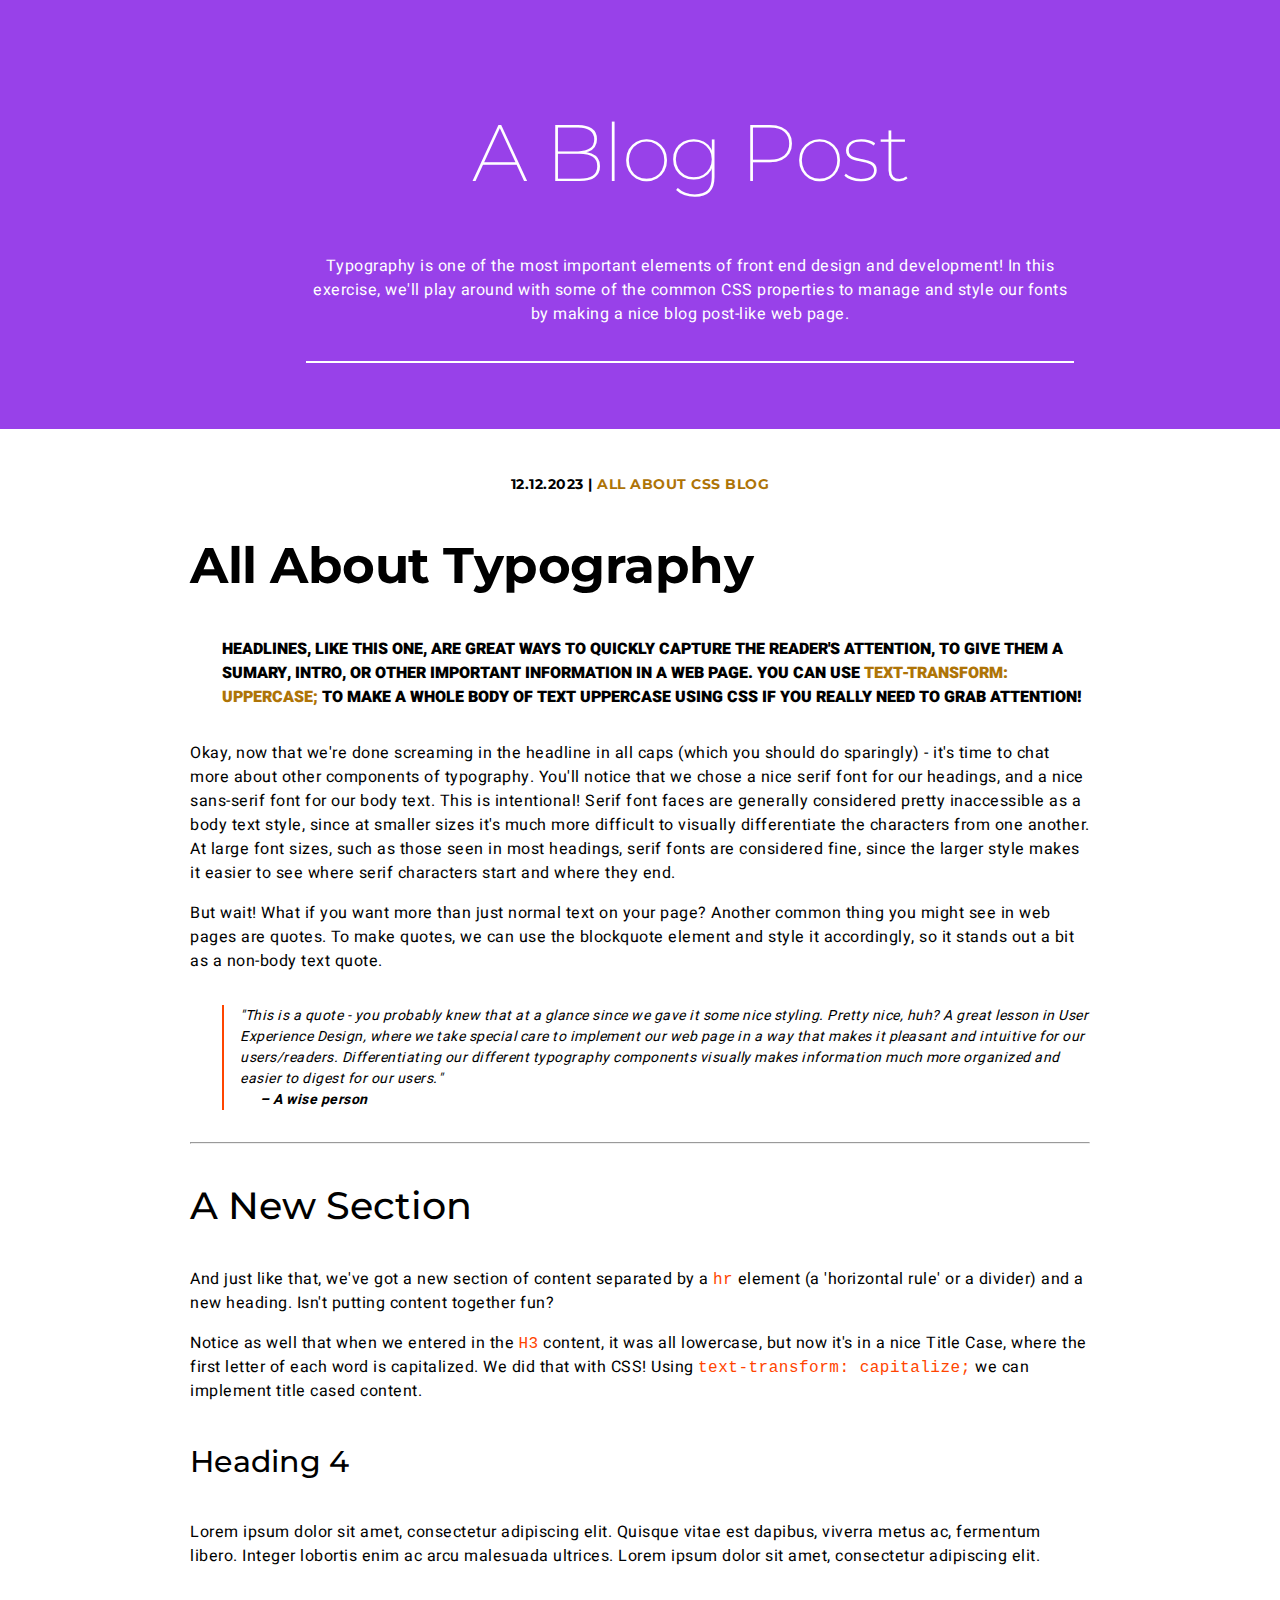
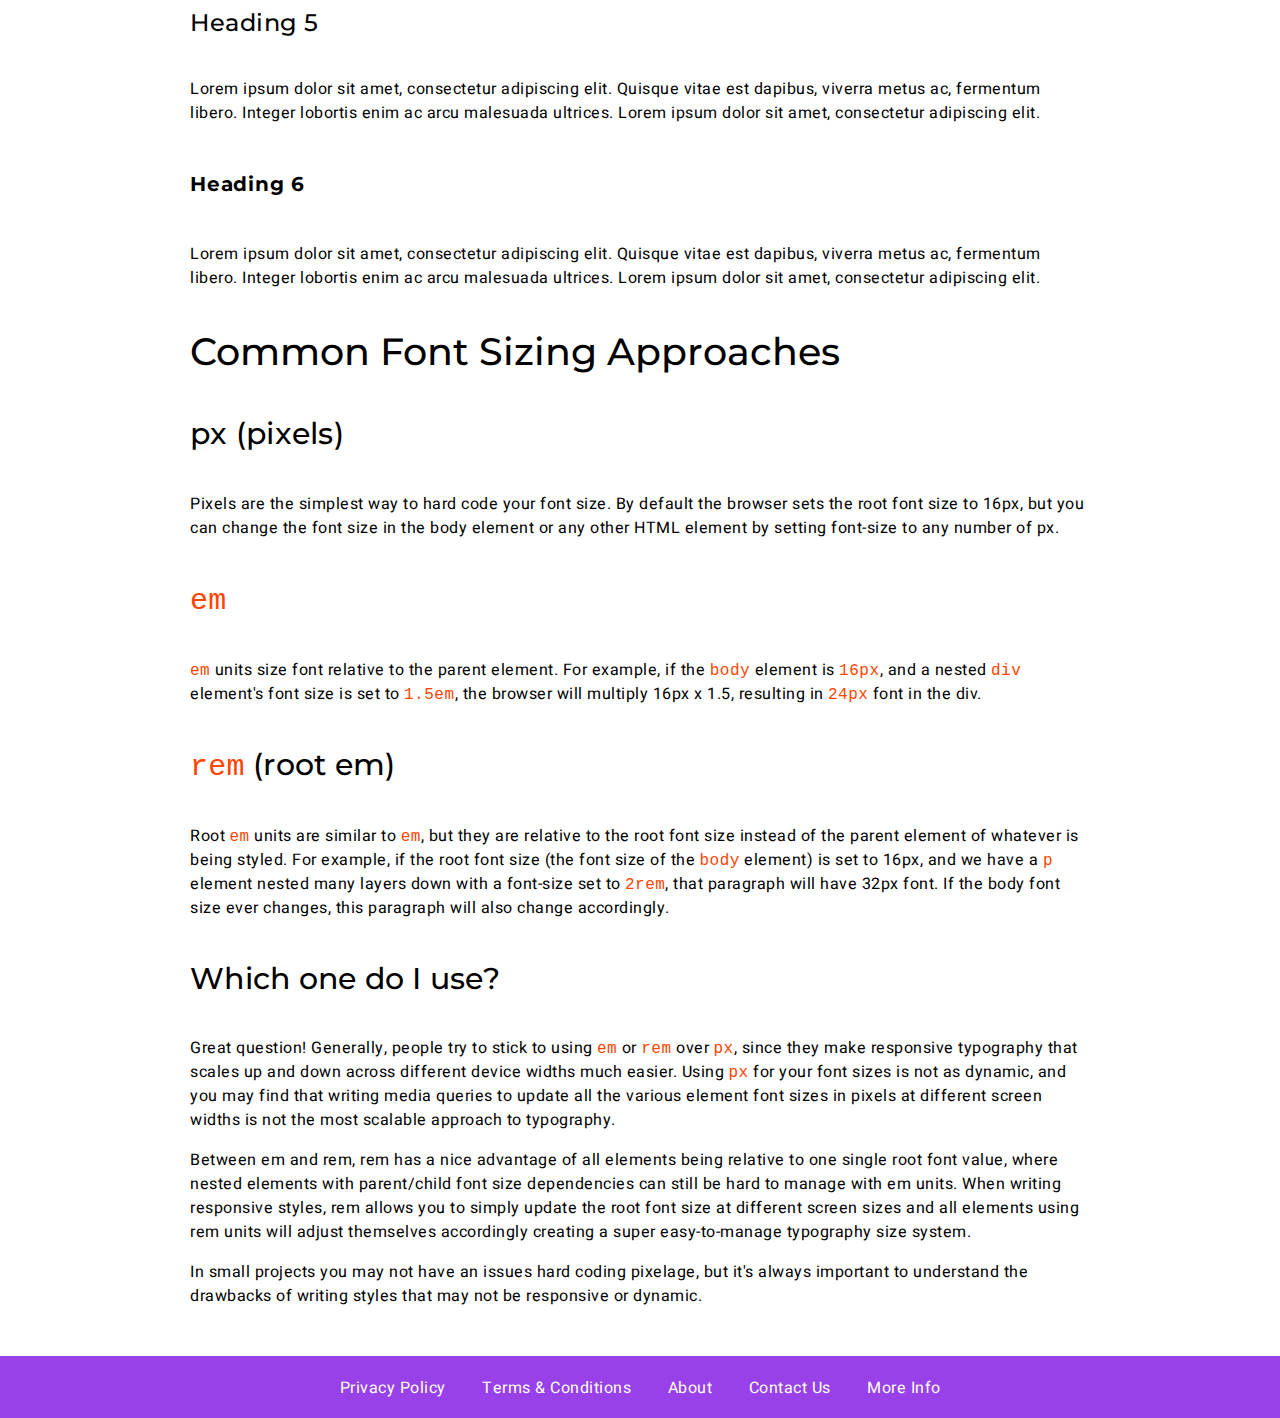
==== index.html @ 16f0f9c2 "Project-4" ====
<!DOCTYPE html>
<html lang="en">
<head>
    <meta charset="UTF-8">
    <meta name="viewport" content="width=device-width, initial-scale=1.0"> 
    <link rel="preconnect" href="https://fonts.googleapis.com">
    <link rel="preconnect" href="https://fonts.gstatic.com" crossorigin>
    <link rel="preconnect" href="https://fonts.googleapis.com">
    <link rel="preconnect" href="https://fonts.gstatic.com" crossorigin>
    <link href="https://fonts.googleapis.com/css2?family=Castoro&family=Cormorant:ital,wght@0,300;1,700&family=Heebo&family=Montserrat:wght@600&family=Roboto+Slab:wght@700&display=swap" rel="stylesheet">
    <link href="https://fonts.googleapis.com/css2?family=Castoro&family=Cormorant:ital,wght@0,300;1,700&family=Heebo&family=Roboto+Slab:wght@700&display=swap" rel="stylesheet">
    <link rel="stylesheet" href="style.css">
    <title>Blog</title>
</head>
<body>
    <!-- -->
    <div class="header1">
        <div class="header">
            <h1>A Blog Post</h1>
            <p>Typography is one of the most important elements of front end design and development! In this exercise, we'll play around with some of the common CSS properties to manage and style our fonts by making a nice blog post-like web page.</p>
        </div>
    </div>
    <div class="content">
        <p class="info">12.12.2023 | <span>ALL ABOUT CSS BLOG</span></p>
        <h2>All About Typography</h2>
        <p class="headline">Headlines, like this one, are great ways to quickly capture the
            reader's attention, to give them a sumary, intro, or other important
            information in a web page. You can use
           <span> text-transform: uppercase;</span> to make a whole body of text
            uppercase using CSS if you really need to grab attention!</p>
     <!-- -->
            
            <p>Okay, now that we're done screaming in the headline in all caps (which you should do sparingly) - it's time to chat more about other components of typography. You'll notice that we chose a nice serif font for our headings, and a nice sans-serif font for our body text. This is intentional! Serif font faces are generally considered pretty inaccessible as a body text style, since at smaller sizes it's much more difficult to visually differentiate the characters from one another. At large font sizes, such as those seen in most headings, serif fonts are considered fine, since the larger style makes it easier to see where serif characters start and where they end.</p>

<p>But wait! What if you want more than just normal text on your page? Another common thing you might see in web pages are quotes. To make quotes, we can use the blockquote element and style it accordingly, so it stands out a bit as a non-body text quote.</p>


<blockquote class="quote">"This is a quote - you probably knew that at a glance since we gave it some nice styling. Pretty nice, huh? A great lesson in User Experience Design, where we take special care to implement our web page in a way that makes it pleasant and intuitive for our users/readers. Differentiating our different typography components visually makes information much more organized and easier to digest for our users."
<cite>– A wise person</cite></blockquote>

 <hr>
 <h3>a new section</h3>
        <p>And just like that, we've got a new section of content separated by a <code>hr</code> element (a 'horizontal rule' or a divider) and a new heading. Isn't putting content together fun?</p>
        <p>Notice as well that when we entered in the <code>H3</code> content, it was all lowercase, but now it's in a nice Title Case, where the first letter of each word is capitalized. We did that with CSS! Using <code> text-transform: capitalize;</code> we can implement title cased content.</p>
 <h4>Heading 4</h4>
 <p>Lorem ipsum dolor sit amet, consectetur adipiscing elit. Quisque vitae est dapibus, viverra metus ac, fermentum libero. Integer lobortis enim ac arcu malesuada ultrices. Lorem ipsum dolor sit amet, consectetur adipiscing elit.</p>
 <h5>Heading 5</h5>
 <p>Lorem ipsum dolor sit amet, consectetur adipiscing elit. Quisque vitae est dapibus, viverra metus ac, fermentum libero. Integer lobortis enim ac arcu malesuada ultrices. Lorem ipsum dolor sit amet, consectetur adipiscing elit.</p>
 <h6>Heading 6</h6>
 <p>Lorem ipsum dolor sit amet, consectetur adipiscing elit. Quisque vitae est dapibus, viverra metus ac, fermentum libero. Integer lobortis enim ac arcu malesuada ultrices. Lorem ipsum dolor sit amet, consectetur adipiscing elit.</p>
 
 <h3>Common Font Sizing Approaches</h3>
 <h4>px (pixels)</h4>
 <p>Pixels are the simplest way to hard code your font size. By default the browser sets the root font size to 16px, but you can change the font size in the body element or any other HTML element by setting font-size to any number of px.</p>
 <h4><code>em</code></h4>
 <p><code>em</code> units size font relative to the parent element. For example, if the <code>body</code> element is <code>16px</code>, and a nested <code>div</code> element's font size is set to <code>1.5em</code>, the browser will multiply 16px x 1.5, resulting in <code>24px</code> font in the div.</p>
 <h4><code>rem</code> (root em)</h4>
 <p>Root <code>em</code> units are similar to <code>em</code>, but they are relative to the root font size instead of the parent element of whatever is being styled. For example, if the root font size (the font size of the <code>body</code> element) is set to 16px, and we have a <code>p</code> element nested many layers down with a font-size set to <code>2rem</code>, that paragraph will have 32px font. If the body font size ever changes, this paragraph will also change accordingly.</p>
 <h4>Which one do I use?</h4>
 <p>Great question! Generally, people try to stick to using <code>em</code> or <code>rem</code> over <code>px</code>, since they make responsive typography that scales up and down across different device widths much easier. Using <code>px</code> for your font sizes is not as dynamic, and you may find that writing media queries to update all the various element font sizes in pixels at different screen widths is not the most scalable approach to typography.</p>
 <p>Between em and rem, rem has a nice advantage of all elements being relative to one single root font value, where nested elements with parent/child font size dependencies can still be hard to manage with em units. When writing responsive styles, rem allows you to simply update the root font size at different screen sizes and all elements using rem units will adjust themselves accordingly creating a super easy-to-manage typography size system.</p>
 <p>In small projects you may not have an issues hard coding pixelage, but it's always important to understand the drawbacks of writing styles that may not be responsive or dynamic.</p>
    </div>

    <footer>
       <ul>
        <li>
            <a href="#">Privacy Policy</a>
        </li>
        <li><a href="#">Terms & Conditions</a></li>
        <li><a href="#">About </a></li>
        <li><a href="#">Contact Us </a></li>
        <li><a href="#">More Info </a></li>
       </ul>
    </footer>
    
</body>
</html>
---- style.css ----
body {
    font-family: 'Heebo', sans-serif;
    font-size: 16px;
    margin: 0;
    padding: 0;
    letter-spacing: 0.5px;
}

h1, 
h2,
h3, 
h4, 
h5, 
h6 {
    font-family: 'Montserrat', sans-serif;
}

h1 {
    font-size: 80px;
    font-weight: 200;
    letter-spacing: -1.5px;

}

h2 {
    font-size: 50px;
    letter-spacing: -0.5px;
    
}
h3 {
    font-size: 38px;
    letter-spacing: 0;
    font-weight:500;
    text-transform: uppercase;
}
h4 {
    font-size: 30px;
    letter-spacing: 0.25px;
    font-weight:500;
}
h5 {
    font-size: 24px;
    letter-spacing: 0.5px;
    font-weight:500;
}
h6 {
    font-size: 20px;
    letter-spacing: 0.75px;
}

.content h3{
    text-transform: capitalize;

}




.info{
    text-align: center;
    text-transform: uppercase;
    font-family: 'Montserrat', sans-serif; 
    font-weight: bold;
    font-size: 14px;
}

.info span{
    color: rgb(174, 116, 7);
}

.content {
    max-width: 900px;
    margin: 0 auto;
    padding: 32px;
    

}
.headline {
    text-transform: uppercase;
    font-weight: 900;
    letter-spacing: 0;
    margin: 32px 0 32px 32px;
}
.headline span {
    color: rgb(174, 116, 7);  
}

.quote {
    font-style: italic;
    font-size: 14px;
    border-left: 2px solid orangered;
    padding-left: 16px;
    margin: 32px 0 32px 32px;
}
.quote cite {
    display: block;
    font-weight: bold;
    margin-left: 20px;
}

.header1{
    width: 100%;
    color: white;
    background-color: rgb(152, 65, 233);
    padding: 50px;
   
}

.header {
    width: 60%;
    text-align: center;
    margin: auto;
    
}
.header p {
    border-bottom: 2px solid white;
    padding-bottom: 35px;
}

code {
    color: orangered;

}

footer {
    background-color: rgb(152, 65, 233); 
}

footer ul {
    list-style: none;
    margin:  0 auto;
    width: 100%;
    max-width: 900px;
    text-align: center;
    padding: 20px;
}

footer ul li {
    display: inline;
    padding: 16px;
}

footer li a {
    text-decoration: none;
    color: white;
    
}
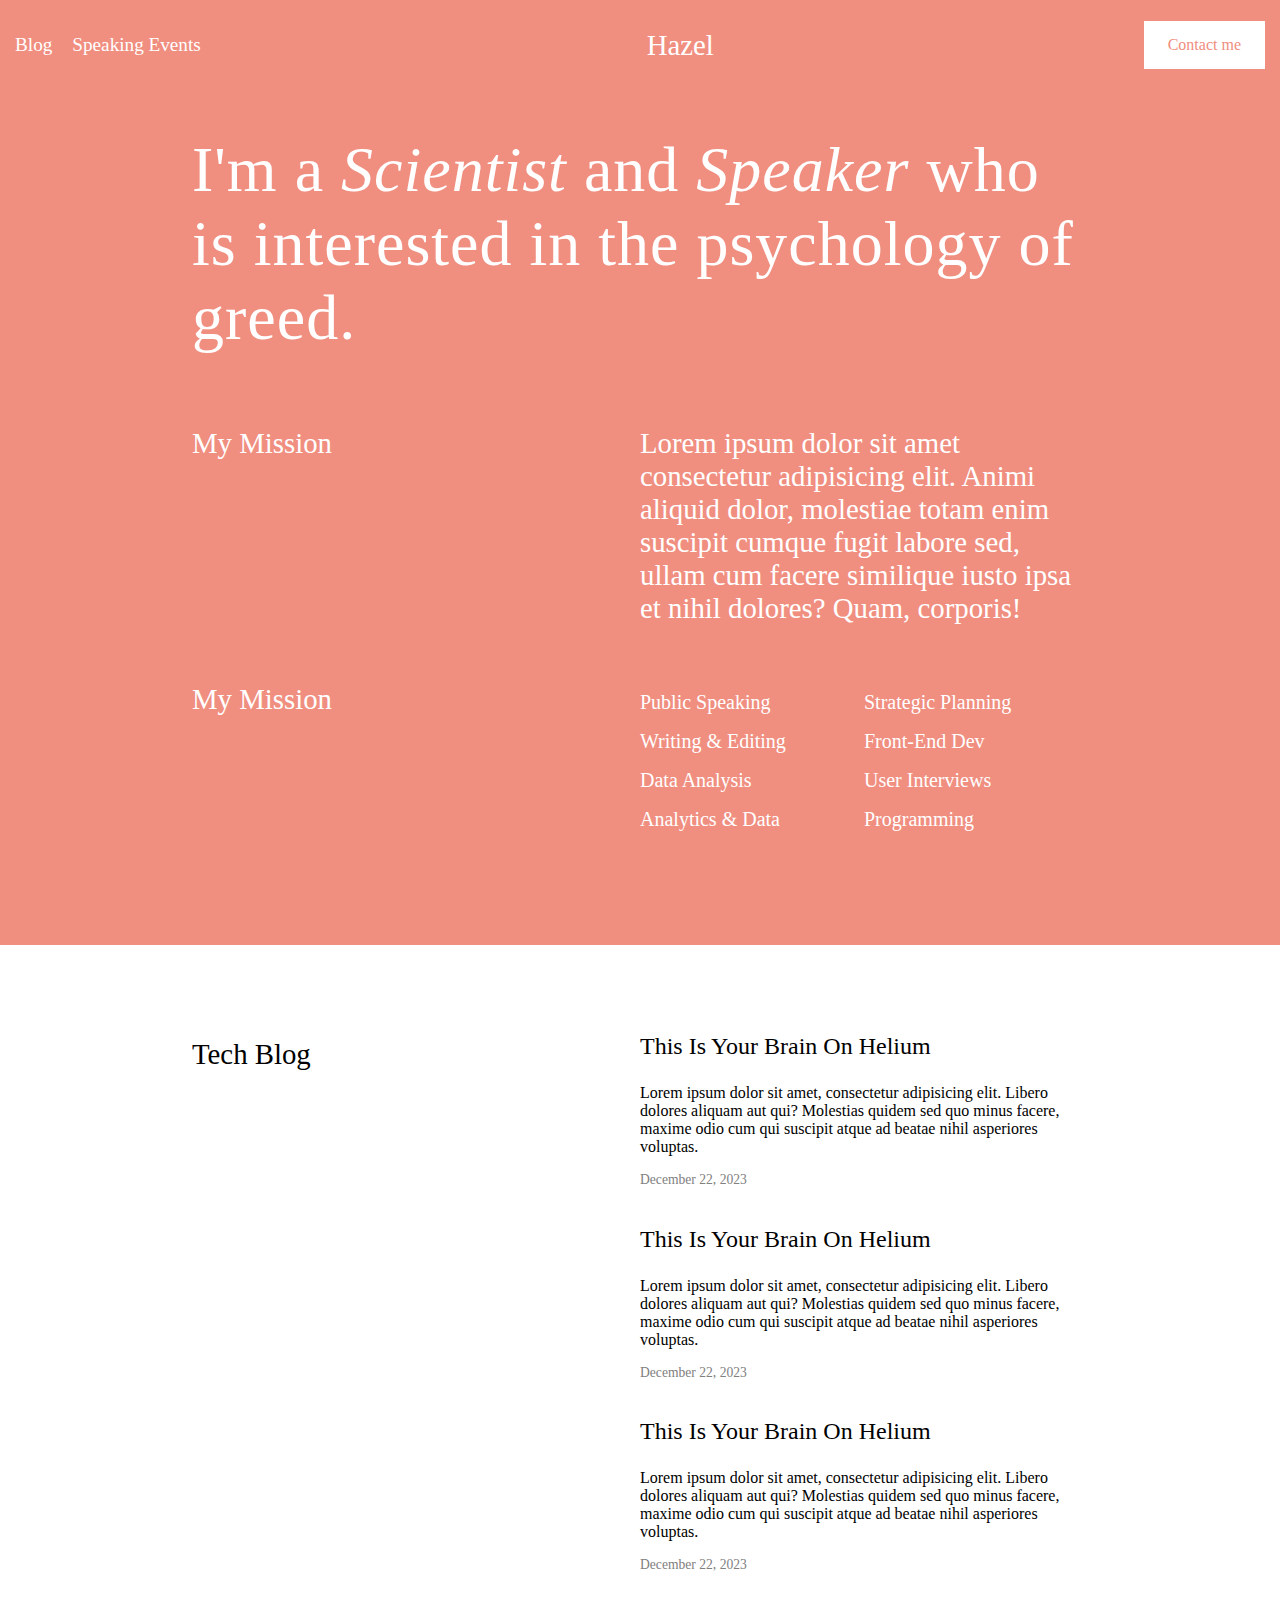
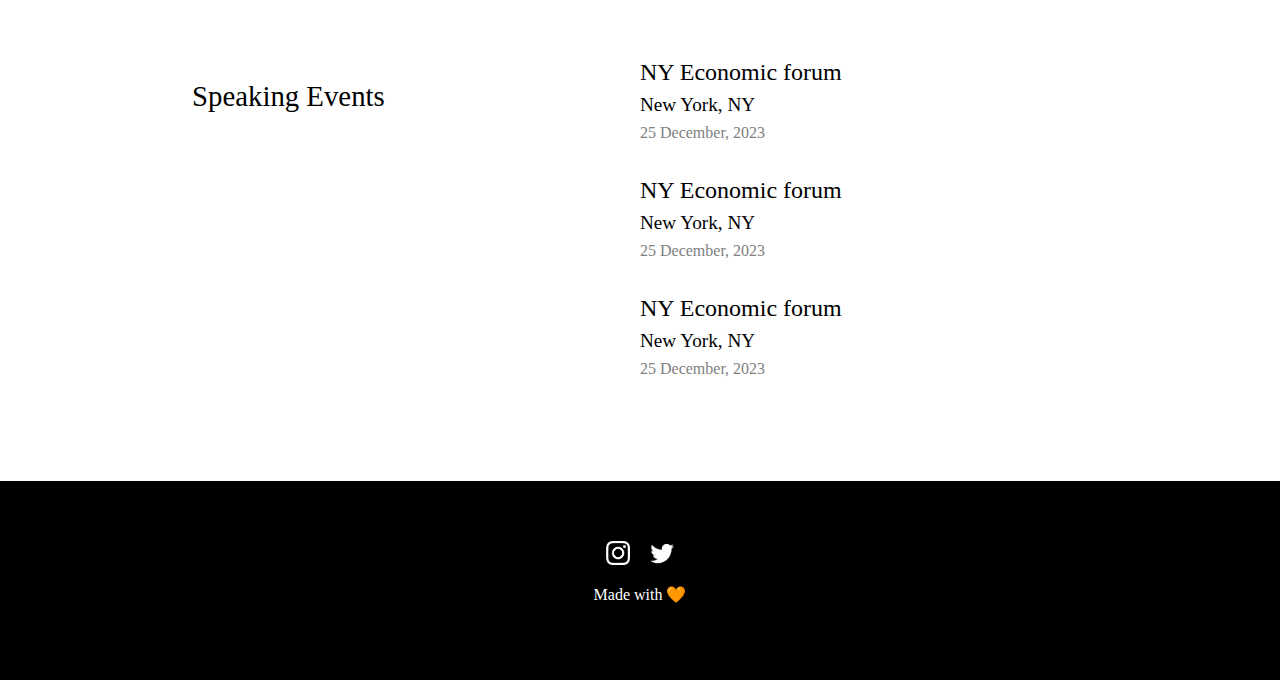
==== commit 319b0bfb: "Project-5" ====
--- a/index.html
+++ b/index.html
@@ -2,76 +2,103 @@
 <html lang="en">
 <head>
     <meta charset="UTF-8">
-    <meta name="viewport" content="width=device-width, initial-scale=1.0"> 
+    <meta name="viewport" content="width=device-width, initial-scale=1.0">
     <link rel="preconnect" href="https://fonts.googleapis.com">
     <link rel="preconnect" href="https://fonts.gstatic.com" crossorigin>
-    <link rel="preconnect" href="https://fonts.googleapis.com">
-    <link rel="preconnect" href="https://fonts.gstatic.com" crossorigin>
-    <link href="https://fonts.googleapis.com/css2?family=Castoro&family=Cormorant:ital,wght@0,300;1,700&family=Heebo&family=Montserrat:wght@600&family=Roboto+Slab:wght@700&display=swap" rel="stylesheet">
-    <link href="https://fonts.googleapis.com/css2?family=Castoro&family=Cormorant:ital,wght@0,300;1,700&family=Heebo&family=Roboto+Slab:wght@700&display=swap" rel="stylesheet">
+    <link href="https://fonts.googleapis.com/css2?family=Forum&display=swap" rel="stylesheet">
     <link rel="stylesheet" href="style.css">
-    <title>Blog</title>
+    <title>Hazel | CV</title>
 </head>
 <body>
-    <!-- -->
-    <div class="header1">
-        <div class="header">
-            <h1>A Blog Post</h1>
-            <p>Typography is one of the most important elements of front end design and development! In this exercise, we'll play around with some of the common CSS properties to manage and style our fonts by making a nice blog post-like web page.</p>
+    <!--Header section-->
+    <section class="hello">
+        <header class="navbar">
+            <nav class="links">
+                <a href="#">Blog</a>
+                <a href="#">Speaking Events</a>
+            </nav>
+                <p>Hazel</p>
+                <a class="contact" href="#contact">Contact me</a>
+        </header>
+        <div class="hello-content">
+            <h1 class="tag-content">
+                I'm a <em>Scientist</em> and <em>Speaker</em> who is interested in the psychology of greed.
+            </h1>
+            <div class="two-colomuns">
+                <p>My Mission</p> 
+                <p>Lorem ipsum dolor sit amet consectetur adipisicing elit. Animi aliquid dolor, molestiae totam enim suscipit cumque fugit labore sed, ullam cum facere similique iusto ipsa et nihil dolores? Quam, corporis!</p>
+            </div>
+            <div class="two-colomuns">
+                <p>My Mission</p> 
+                <ul class="Proffessions">
+                    <li>Public Speaking</li>
+                    <li>Strategic Planning</li>
+                    <li>Writing & Editing</li>
+                    <li>Front-End Dev</li>
+                    <li>Data Analysis</li>
+                    <li>User Interviews</li>
+                    <li>Analytics & Data</li>
+                    <li>Programming</li>
+                </ul>
+            </div>
         </div>
-    </div>
-    <div class="content">
-        <p class="info">12.12.2023 | <span>ALL ABOUT CSS BLOG</span></p>
-        <h2>All About Typography</h2>
-        <p class="headline">Headlines, like this one, are great ways to quickly capture the
-            reader's attention, to give them a sumary, intro, or other important
-            information in a web page. You can use
-           <span> text-transform: uppercase;</span> to make a whole body of text
-            uppercase using CSS if you really need to grab attention!</p>
-     <!-- -->
-            
-            <p>Okay, now that we're done screaming in the headline in all caps (which you should do sparingly) - it's time to chat more about other components of typography. You'll notice that we chose a nice serif font for our headings, and a nice sans-serif font for our body text. This is intentional! Serif font faces are generally considered pretty inaccessible as a body text style, since at smaller sizes it's much more difficult to visually differentiate the characters from one another. At large font sizes, such as those seen in most headings, serif fonts are considered fine, since the larger style makes it easier to see where serif characters start and where they end.</p>
+    </section>
 
-<p>But wait! What if you want more than just normal text on your page? Another common thing you might see in web pages are quotes. To make quotes, we can use the blockquote element and style it accordingly, so it stands out a bit as a non-body text quote.</p>
+    <!--Blog section-->
+    <section class="blog-section">
+        <div class="blog-content">
+            <div class="two-colomuns">
+                <p>Tech Blog</p>
+                <div class="blog-post">
+                     <p class="blog-heading">This Is Your Brain On Helium</p>
+                     <p class="blog-text">Lorem ipsum dolor sit amet, consectetur adipisicing elit. Libero dolores aliquam aut qui? Molestias quidem sed quo minus facere, maxime odio cum qui suscipit atque ad beatae nihil asperiores voluptas.</p>
+                     <p class="blog-date">December 22, 2023</p>
+                </div>
+                <p></p>
+                <div class="blog-post">
+                    <p class="blog-heading">This Is Your Brain On Helium</p>
+                    <p class="blog-text">Lorem ipsum dolor sit amet, consectetur adipisicing elit. Libero dolores aliquam aut qui? Molestias quidem sed quo minus facere, maxime odio cum qui suscipit atque ad beatae nihil asperiores voluptas.</p>
+                    <p class="blog-date">December 22, 2023</p>
+               </div>
+               <p></p>
+               <div class="blog-post">
+                <p class="blog-heading">This Is Your Brain On Helium</p>
+                <p class="blog-text">Lorem ipsum dolor sit amet, consectetur adipisicing elit. Libero dolores aliquam aut qui? Molestias quidem sed quo minus facere, maxime odio cum qui suscipit atque ad beatae nihil asperiores voluptas.</p>
+                <p class="blog-date">December 22, 2023</p>
+           </div>
+            </div>
+        </div>
+    </section>
 
+    <!--Events section-->
+   <section class="events-section">
+        <div class="events-content">
+            <div class="two-colomuns">
+                <p>Speaking Events</p>
+               <div class="events-card">
+                    <p class="title">NY Economic forum</p>
+                    <p class="location">New York, NY</p>
+                    <p class="date">25 December, 2023</p>
 
-<blockquote class="quote">"This is a quote - you probably knew that at a glance since we gave it some nice styling. Pretty nice, huh? A great lesson in User Experience Design, where we take special care to implement our web page in a way that makes it pleasant and intuitive for our users/readers. Differentiating our different typography components visually makes information much more organized and easier to digest for our users."
-<cite>– A wise person</cite></blockquote>
+                    <p class="title">NY Economic forum</p>
+                    <p class="location">New York, NY</p>
+                    <p class="date">25 December, 2023</p>
 
- <hr>
- <h3>a new section</h3>
-        <p>And just like that, we've got a new section of content separated by a <code>hr</code> element (a 'horizontal rule' or a divider) and a new heading. Isn't putting content together fun?</p>
-        <p>Notice as well that when we entered in the <code>H3</code> content, it was all lowercase, but now it's in a nice Title Case, where the first letter of each word is capitalized. We did that with CSS! Using <code> text-transform: capitalize;</code> we can implement title cased content.</p>
- <h4>Heading 4</h4>
- <p>Lorem ipsum dolor sit amet, consectetur adipiscing elit. Quisque vitae est dapibus, viverra metus ac, fermentum libero. Integer lobortis enim ac arcu malesuada ultrices. Lorem ipsum dolor sit amet, consectetur adipiscing elit.</p>
- <h5>Heading 5</h5>
- <p>Lorem ipsum dolor sit amet, consectetur adipiscing elit. Quisque vitae est dapibus, viverra metus ac, fermentum libero. Integer lobortis enim ac arcu malesuada ultrices. Lorem ipsum dolor sit amet, consectetur adipiscing elit.</p>
- <h6>Heading 6</h6>
- <p>Lorem ipsum dolor sit amet, consectetur adipiscing elit. Quisque vitae est dapibus, viverra metus ac, fermentum libero. Integer lobortis enim ac arcu malesuada ultrices. Lorem ipsum dolor sit amet, consectetur adipiscing elit.</p>
- 
- <h3>Common Font Sizing Approaches</h3>
- <h4>px (pixels)</h4>
- <p>Pixels are the simplest way to hard code your font size. By default the browser sets the root font size to 16px, but you can change the font size in the body element or any other HTML element by setting font-size to any number of px.</p>
- <h4><code>em</code></h4>
- <p><code>em</code> units size font relative to the parent element. For example, if the <code>body</code> element is <code>16px</code>, and a nested <code>div</code> element's font size is set to <code>1.5em</code>, the browser will multiply 16px x 1.5, resulting in <code>24px</code> font in the div.</p>
- <h4><code>rem</code> (root em)</h4>
- <p>Root <code>em</code> units are similar to <code>em</code>, but they are relative to the root font size instead of the parent element of whatever is being styled. For example, if the root font size (the font size of the <code>body</code> element) is set to 16px, and we have a <code>p</code> element nested many layers down with a font-size set to <code>2rem</code>, that paragraph will have 32px font. If the body font size ever changes, this paragraph will also change accordingly.</p>
- <h4>Which one do I use?</h4>
- <p>Great question! Generally, people try to stick to using <code>em</code> or <code>rem</code> over <code>px</code>, since they make responsive typography that scales up and down across different device widths much easier. Using <code>px</code> for your font sizes is not as dynamic, and you may find that writing media queries to update all the various element font sizes in pixels at different screen widths is not the most scalable approach to typography.</p>
- <p>Between em and rem, rem has a nice advantage of all elements being relative to one single root font value, where nested elements with parent/child font size dependencies can still be hard to manage with em units. When writing responsive styles, rem allows you to simply update the root font size at different screen sizes and all elements using rem units will adjust themselves accordingly creating a super easy-to-manage typography size system.</p>
- <p>In small projects you may not have an issues hard coding pixelage, but it's always important to understand the drawbacks of writing styles that may not be responsive or dynamic.</p>
-    </div>
+                    <p class="title">NY Economic forum</p>
+                    <p class="location">New York, NY</p>
+                    <p class="date">25 December, 2023</p>
 
+                    
+               </div>
+            </div>
+        </div>
+   </section>
     <footer>
-       <ul>
-        <li>
-            <a href="#">Privacy Policy</a>
-        </li>
-        <li><a href="#">Terms & Conditions</a></li>
-        <li><a href="#">About </a></li>
-        <li><a href="#">Contact Us </a></li>
-        <li><a href="#">More Info </a></li>
-       </ul>
+        <div class="footer-content">
+            <img src="instgram_icon.png" alt="Instagram">
+            <img src="twwiter_icon.png"  alt="Twwiter">
+            <p>Made with <span>	&#129505 </span> </p>
+        </div>
     </footer>
     
 </body>
--- a/style.css
+++ b/style.css
@@ -1,147 +1,154 @@
 body {
-    font-family: 'Heebo', sans-serif;
-    font-size: 16px;
+
+    padding: 0;
     margin: 0;
-    padding: 0;
-    letter-spacing: 0.5px;
-}
-
-h1, 
-h2,
-h3, 
-h4, 
-h5, 
-h6 {
-    font-family: 'Montserrat', sans-serif;
-}
-
-h1 {
-    font-size: 80px;
-    font-weight: 200;
-    letter-spacing: -1.5px;
-
-}
-
-h2 {
-    font-size: 50px;
-    letter-spacing: -0.5px;
-    
-}
-h3 {
-    font-size: 38px;
-    letter-spacing: 0;
-    font-weight:500;
-    text-transform: uppercase;
-}
-h4 {
-    font-size: 30px;
-    letter-spacing: 0.25px;
-    font-weight:500;
-}
-h5 {
-    font-size: 24px;
-    letter-spacing: 0.5px;
-    font-weight:500;
-}
-h6 {
-    font-size: 20px;
-    letter-spacing: 0.75px;
-}
-
-.content h3{
-    text-transform: capitalize;
-
+    font-family: 'Forum' serif;
 }
 
 
 
-
-.info{
-    text-align: center;
-    text-transform: uppercase;
-    font-family: 'Montserrat', sans-serif; 
-    font-weight: bold;
-    font-size: 14px;
-}
-
-.info span{
-    color: rgb(174, 116, 7);
-}
-
-.content {
-    max-width: 900px;
-    margin: 0 auto;
-    padding: 32px;
-    
-
-}
-.headline {
-    text-transform: uppercase;
-    font-weight: 900;
-    letter-spacing: 0;
-    margin: 32px 0 32px 32px;
-}
-.headline span {
-    color: rgb(174, 116, 7);  
-}
-
-.quote {
-    font-style: italic;
-    font-size: 14px;
-    border-left: 2px solid orangered;
-    padding-left: 16px;
-    margin: 32px 0 32px 32px;
-}
-.quote cite {
-    display: block;
-    font-weight: bold;
-    margin-left: 20px;
-}
-
-.header1{
-    width: 100%;
-    color: white;
-    background-color: rgb(152, 65, 233);
-    padding: 50px;
-   
-}
-
-.header {
-    width: 60%;
-    text-align: center;
-    margin: auto;
-    
-}
-.header p {
-    border-bottom: 2px solid white;
-    padding-bottom: 35px;
-}
-
-code {
-    color: orangered;
+.hello {
+    background-color: #f08e80;
+    height: 105vh;
+    color: rgb(255, 255, 255);
 
 }
 
-footer {
-    background-color: rgb(152, 65, 233); 
+.navbar {
+    display: flex;
+    justify-content: space-between;
+    align-items: center;
+    color: white;
+    padding: 0 15px;
+    box-sizing: border-box;
+}
+.navbar .links a {
+    color: white;
+    text-decoration: none;
+    margin-right: 16px;
+    font-size: 1.2rem;
+
 }
 
-footer ul {
-    list-style: none;
-    margin:  0 auto;
-    width: 100%;
-    max-width: 900px;
-    text-align: center;
-    padding: 20px;
+.navbar p {
+    font-size: 1.8rem;
 }
 
-footer ul li {
-    display: inline;
-    padding: 16px;
+.navbar .contact {
+    background-color: white;
+    color:  #f08e80;
+    text-decoration: none;
+    padding: 15px 24px;
 }
 
-footer li a {
-    text-decoration: none;
+.navbar .contact:hover {
+    opacity: 0.8;
+
+}
+
+.hello-content {
+    padding: 0 15%;
+}
+
+.tag-content{
+    font-size: 4rem;
     color: white;
+    letter-spacing: 1px;
+    font-weight: 400;
+
+}
+
+.two-colomuns {
+    font-size: 1.8rem;
+
     
+}
+.two-colomuns > p {
+    width: 50%;
+    box-sizing: border-box;
+    float: left;
+
+}
+.two-colomuns .Proffessions {
+    width: 50%;
+    float: left;
+    box-sizing: border-box;
+    padding: 0;
+    list-style: none;
+}
+.two-colomuns .Proffessions li {
+    width: 50%;
+    float: left;
+    font-size: 1.25rem;
+    margin: 8px 0;
+
+}
+
+.blog-section {
+    background-color: white;
+    padding: 64px 0;
+}
+.blog-content {
+    padding: 0 15%;
+}
+
+.two-colomuns .blog-post {
+    width: 50%;
+    float: left;
+}
+
+.blog-heading {
+    font-size: 1.5rem;
+}
+.blog-text {
+    font-size: 1rem;
+}
+
+.blog-date {
+    font-size: 0.85rem;
+    color: gray;
+}
+
+.events-section{
+    background-color: white;
+    padding: 64px 0;
+    display: inline-block;
+    width: 100%;
+}
+.events-content{
+    padding: 0 15%;
+}
+.events-card {
+    width: 50%;
+    float: left;
+}
+
+.events-card p{
+    margin: 8px 0;
+}
+
+.title {
+    font-size: 1.5rem;
+}
+.location {
+    font-size: 1.2rem;
+}
+.events-card .date {
+    font-size: 1rem;
+    color: gray;
+    margin-bottom: 35px;
+}
+footer {
+    background-color: black;
+    color: white;
+    padding: 60px;
+}
+footer img {
+    width: 1.5rem;
+    height: 1.5rem;
+    margin: 0 8px;
+    
+}
+.footer-content {
+    text-align: center;
 }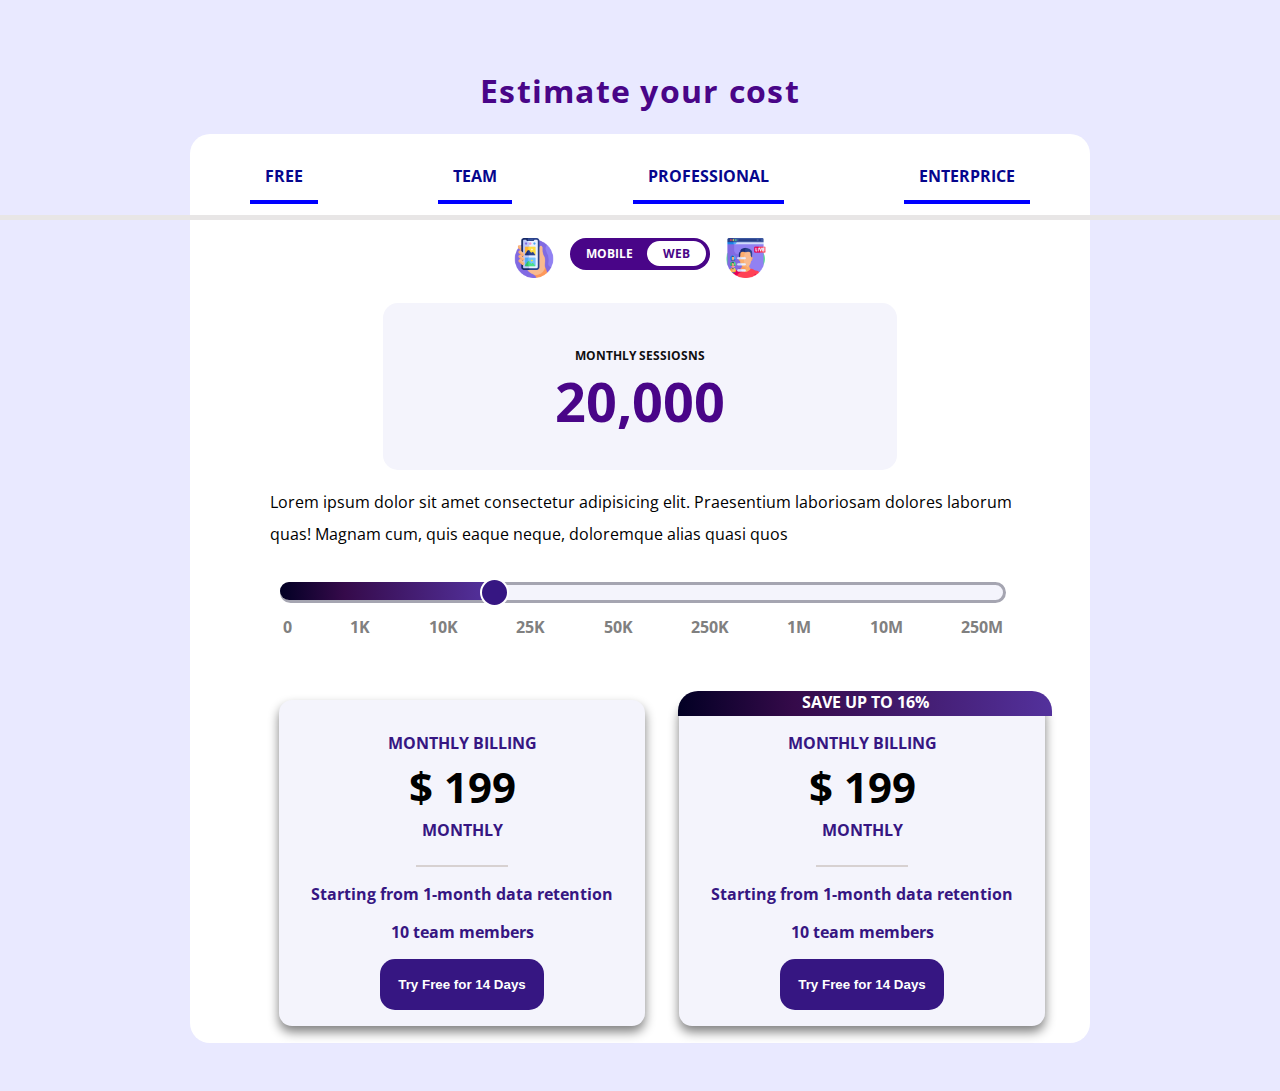
==== commit e8281893: "Project-6" ====
--- a/index.html
+++ b/index.html
@@ -5,101 +5,94 @@
     <meta name="viewport" content="width=device-width, initial-scale=1.0">
     <link rel="preconnect" href="https://fonts.googleapis.com">
     <link rel="preconnect" href="https://fonts.gstatic.com" crossorigin>
-    <link href="https://fonts.googleapis.com/css2?family=Forum&display=swap" rel="stylesheet">
+    <link href="https://fonts.googleapis.com/css2?family=Open+Sans&display=swap" rel="stylesheet">
     <link rel="stylesheet" href="style.css">
-    <title>Hazel | CV</title>
+    <title>Flexbox & Grid</title>
+
+
 </head>
 <body>
-    <!--Header section-->
-    <section class="hello">
-        <header class="navbar">
-            <nav class="links">
-                <a href="#">Blog</a>
-                <a href="#">Speaking Events</a>
-            </nav>
-                <p>Hazel</p>
-                <a class="contact" href="#contact">Contact me</a>
-        </header>
-        <div class="hello-content">
-            <h1 class="tag-content">
-                I'm a <em>Scientist</em> and <em>Speaker</em> who is interested in the psychology of greed.
-            </h1>
-            <div class="two-colomuns">
-                <p>My Mission</p> 
-                <p>Lorem ipsum dolor sit amet consectetur adipisicing elit. Animi aliquid dolor, molestiae totam enim suscipit cumque fugit labore sed, ullam cum facere similique iusto ipsa et nihil dolores? Quam, corporis!</p>
+    <h1>Estimate your cost</h1>
+    <div class="container">
+
+       <div class="tab">
+            <p class="active">FREE</p>
+            <p class="active">TEAM</p>
+            <p class="active">PROFESSIONAL</p>
+            <p class="active">ENTERPRICE</p>
+       </div>
+       <div class="line"></div>
+
+       <div class="icon">
+            <img src="hand.png" alt="ruka">
+            <div class="content">
+                <span>Mobile</span>
+                <span>Web</span>
             </div>
-            <div class="two-colomuns">
-                <p>My Mission</p> 
-                <ul class="Proffessions">
-                    <li>Public Speaking</li>
-                    <li>Strategic Planning</li>
-                    <li>Writing & Editing</li>
-                    <li>Front-End Dev</li>
-                    <li>Data Analysis</li>
-                    <li>User Interviews</li>
-                    <li>Analytics & Data</li>
-                    <li>Programming</li>
-                </ul>
-            </div>
-        </div>
-    </section>
+            <img src="man.png" alt="man">
+       </div>
 
-    <!--Blog section-->
-    <section class="blog-section">
-        <div class="blog-content">
-            <div class="two-colomuns">
-                <p>Tech Blog</p>
-                <div class="blog-post">
-                     <p class="blog-heading">This Is Your Brain On Helium</p>
-                     <p class="blog-text">Lorem ipsum dolor sit amet, consectetur adipisicing elit. Libero dolores aliquam aut qui? Molestias quidem sed quo minus facere, maxime odio cum qui suscipit atque ad beatae nihil asperiores voluptas.</p>
-                     <p class="blog-date">December 22, 2023</p>
-                </div>
-                <p></p>
-                <div class="blog-post">
-                    <p class="blog-heading">This Is Your Brain On Helium</p>
-                    <p class="blog-text">Lorem ipsum dolor sit amet, consectetur adipisicing elit. Libero dolores aliquam aut qui? Molestias quidem sed quo minus facere, maxime odio cum qui suscipit atque ad beatae nihil asperiores voluptas.</p>
-                    <p class="blog-date">December 22, 2023</p>
+       <div class="month">
+            <p>MONTHLY SESSIOSNS</p>
+            <p class="price">20,000</p>
+           
+       </div>
+            <p class="discription">Lorem ipsum dolor sit amet consectetur adipisicing elit. Praesentium laboriosam dolores laborum quas! Magnam cum, quis eaque neque, doloremque alias quasi quos </p>
+
+          <div class="slider">
+               <div class="bar">
+                    <div class="progress"></div>
+                    <div class="point"></div>
+                    <div class="scale">
+                         <ul>
+                              <li>0</li>
+                              <li>1K</li>
+                              <li>10K</li>
+                              <li>25K</li>
+                              <li>50K</li>
+                              <li>250K</li>
+                              <li>1M</li>
+                              <li>10M</li>
+                              <li>250M</li>
+                         </ul>
+                    </div>
                </div>
-               <p></p>
-               <div class="blog-post">
-                <p class="blog-heading">This Is Your Brain On Helium</p>
-                <p class="blog-text">Lorem ipsum dolor sit amet, consectetur adipisicing elit. Libero dolores aliquam aut qui? Molestias quidem sed quo minus facere, maxime odio cum qui suscipit atque ad beatae nihil asperiores voluptas.</p>
-                <p class="blog-date">December 22, 2023</p>
-           </div>
-            </div>
-        </div>
-    </section>
+               
+          </div>
+          <div class="card">
+               <div class="block">
+                    <div class="top-section">
+                         <p>MONTHLY BILLING</p>
+                         <p class="fix1">$ 199</p>
+                         <p>MONTHLY</p>
+                    </div>
+                    <hr>
+                    <p>Starting from 1-month data retention</p>
+                    <p>10 team members</p>
+                    <button>Try Free for 14 Days</button>
+               </div>
+               <div class="block">
+                    <div class="hat">
+                         SAVE UP TO 16%
+                    </div>
+                    <div class="top-section">
+                        
+                         <p>MONTHLY BILLING</p>
+                         <p class="fix1">$ 199</p>
+                         <p>MONTHLY</p>
+                    </div>
+                    <hr>
+                    <p>Starting from 1-month data retention</p>
+                    <p>10 team members</p>
+                    <button>Try Free for 14 Days</button>
+               </div>
+               
+          </div>
 
-    <!--Events section-->
-   <section class="events-section">
-        <div class="events-content">
-            <div class="two-colomuns">
-                <p>Speaking Events</p>
-               <div class="events-card">
-                    <p class="title">NY Economic forum</p>
-                    <p class="location">New York, NY</p>
-                    <p class="date">25 December, 2023</p>
 
-                    <p class="title">NY Economic forum</p>
-                    <p class="location">New York, NY</p>
-                    <p class="date">25 December, 2023</p>
+    </div>
 
-                    <p class="title">NY Economic forum</p>
-                    <p class="location">New York, NY</p>
-                    <p class="date">25 December, 2023</p>
 
-                    
-               </div>
-            </div>
-        </div>
-   </section>
-    <footer>
-        <div class="footer-content">
-            <img src="instgram_icon.png" alt="Instagram">
-            <img src="twwiter_icon.png"  alt="Twwiter">
-            <p>Made with <span>	&#129505 </span> </p>
-        </div>
-    </footer>
     
 </body>
 </html>--- a/style.css
+++ b/style.css
@@ -1,154 +1,269 @@
 body {
-
+    background-color: rgb(233, 233, 255);
+    font-family: 'Open Sans', sans-serif;
+    display: flex;
+    flex-direction: column;
+    justify-content: center;
+    align-items: center;
+    padding: 40px;
+    color: black;
+}
+h1 {
+    text-align: center;
+    color:rgb(73, 5, 136);
+    letter-spacing: 0.08rem;
+}
+.container {
+    background-color: white;
+    width: 100%;
+    max-width: 900px;
+    display: flex;
+    flex-direction: column;
+    justify-content: center;
+    align-items: center;
+    border-radius: 20px;
+    box-sizing: border-box;
+    
+}
+.tab {
+   
+    display: flex;
+    width: 100%;
+    justify-content: space-around;
+    text-transform: uppercase;
+    font-weight: bold;
+    color: rgb(200, 170, 255)
+
+}
+.tab p {
+    padding: 15px;
+}
+
+.tab p:hover {
+    color: rgb(6, 6, 141);
+    cursor: pointer;
+}
+
+.tab p.active {
+    color: rgb(6, 6, 141);
+    position: relative;
+   
+   
+    
+}
+
+.line {
+    height: 5px;
+    width: 100%;
+    position: absolute;
+    top: 215px;
+    background-color: rgb(232, 230, 230);
+}
+.active:before {
+    content: "";
+    width: 100%;
+    height: 4px;
+    background-color: blue;
+    position: absolute;
+    top: 50px;
+    z-index: 2;
+    left: 0%;
+    
+
+}
+.icon {
+    display: flex;
+    margin-top: 20px;
+}
+.icon img {
+    height: 40px;
+    margin: 0 16px;
+}
+
+.content {
+    background-color: rgb(73, 5, 136);
+    height: 32px;
+    width: 140px;
+    border-radius: 20px;
+    display: flex;
+    justify-content: space-between;
+    padding: 0 4px 0px 16px;
+    align-items: center;
+    box-sizing: border-box;
+    text-transform: uppercase;
+    font-weight: bold;
+    font-size: 12px;
+}
+
+.content span:first-of-type{
+    color: #fff;
+}
+
+.content span:last-of-type{
+    color: rgb(73, 5, 136);
+    background-color: #fff;
+    padding: 4px 16px;
+    border-radius: 13px;
+}
+.month {
+    background-color: rgb(244, 244, 252);
+    text-align: center;
+    padding: 32px;
+    width: 50%;
+    border-radius: 15px;
+    margin-top: 25px;
+}
+.month p {
+    color: rgb(15, 15, 16);
+    font-weight: bold;
+    font-size: 12px;
+    margin-bottom: 0;
+
+}
+.month .price {
+    color:rgb(73, 5, 136);
+    font-size: 54px;
+    margin: 0;
+}
+.discription {
+    line-height: 32px;
+    margin: 16px 55px 32px 80px;
+    
+
+}
+
+.slider .bar {
+    width: 80%;
+    height: 15px;
+    background-color: rgb(244, 244, 252);
+    border: 3px solid rgb(165, 165, 177);
+    border-radius: 20px;
+
+}
+.slider {
+    width: 100%;
+    position: relative;
+    margin-left: 180px;
+    
+
+}
+.slider .progress {
+    width: 23%;
+    height: 18px;
+    background: linear-gradient(
+    90deg,
+    rgba(2,0,36,1)0%,
+    rgba(53,10,74,1)31%,
+    rgba(83,49,156,1)100%);
+    border-top-left-radius: 20px;
+    border-bottom-left-radius: 20px;
+    position: absolute;
+    left: 0;
+    top: 0;
+}
+
+.slider .point {
+    width: 25px;
+    height: 25px;
+    background-color: rgb(54, 22, 130);
+    border-radius: 50%;
+    position: absolute;
+    top: -4px;
+    left: 200px;
+    border: 2px solid white;
+    transition: 0.15s transform ease;
+}
+.point:hover {
+    cursor: pointer;
+    transform: scale(1.5);
+}
+
+.scale{
+    width: 100%;
+    padding-top: 15px;
+}
+.scale ul {
+    list-style: none;
+    display: flex;
+    justify-content: space-between;
     padding: 0;
-    margin: 0;
-    font-family: 'Forum' serif;
-}
-
-
-
-.hello {
-    background-color: #f08e80;
-    height: 105vh;
-    color: rgb(255, 255, 255);
-
-}
-
-.navbar {
-    display: flex;
-    justify-content: space-between;
-    align-items: center;
-    color: white;
-    padding: 0 15px;
-    box-sizing: border-box;
-}
-.navbar .links a {
-    color: white;
-    text-decoration: none;
-    margin-right: 16px;
-    font-size: 1.2rem;
-
-}
-
-.navbar p {
-    font-size: 1.8rem;
-}
-
-.navbar .contact {
-    background-color: white;
-    color:  #f08e80;
-    text-decoration: none;
-    padding: 15px 24px;
-}
-
-.navbar .contact:hover {
-    opacity: 0.8;
-
-}
-
-.hello-content {
-    padding: 0 15%;
-}
-
-.tag-content{
-    font-size: 4rem;
-    color: white;
-    letter-spacing: 1px;
-    font-weight: 400;
-
-}
-
-.two-colomuns {
-    font-size: 1.8rem;
-
-    
-}
-.two-colomuns > p {
-    width: 50%;
-    box-sizing: border-box;
-    float: left;
-
-}
-.two-colomuns .Proffessions {
-    width: 50%;
-    float: left;
-    box-sizing: border-box;
-    padding: 0;
-    list-style: none;
-}
-.two-colomuns .Proffessions li {
-    width: 50%;
-    float: left;
-    font-size: 1.25rem;
-    margin: 8px 0;
-
-}
-
-.blog-section {
-    background-color: white;
-    padding: 64px 0;
-}
-.blog-content {
-    padding: 0 15%;
-}
-
-.two-colomuns .blog-post {
-    width: 50%;
-    float: left;
-}
-
-.blog-heading {
-    font-size: 1.5rem;
-}
-.blog-text {
-    font-size: 1rem;
-}
-
-.blog-date {
-    font-size: 0.85rem;
     color: gray;
-}
-
-.events-section{
-    background-color: white;
-    padding: 64px 0;
-    display: inline-block;
-    width: 100%;
-}
-.events-content{
-    padding: 0 15%;
-}
-.events-card {
-    width: 50%;
-    float: left;
-}
-
-.events-card p{
-    margin: 8px 0;
-}
-
-.title {
-    font-size: 1.5rem;
-}
-.location {
-    font-size: 1.2rem;
-}
-.events-card .date {
-    font-size: 1rem;
-    color: gray;
-    margin-bottom: 35px;
-}
-footer {
-    background-color: black;
-    color: white;
-    padding: 60px;
-}
-footer img {
-    width: 1.5rem;
-    height: 1.5rem;
-    margin: 0 8px;
-    
-}
-.footer-content {
+    font-weight: bold;
+
+}
+
+.card {
+    display: flex;
+    margin-top: 80px;
+    width: 100%;
+    margin-left: 16%;
+    
+
+    
+}
+.card hr {
+    width: 30%;
+    border: 1.5px solid rgb(215, 209, 209);
+}
+.block {
+    background-color: rgb(244, 244, 252); 
+    border-radius: 13px;
+    margin: 17px;
+    box-shadow: 0 6px 11px 0 gray;
+    padding: 16px 32px;
     text-align: center;
-}+    font-weight: bolder;
+    color:  rgb(54, 22, 130);
+    transition: 0.15s transform ease;
+}
+
+.block:hover {
+    transform: translateY(-8px);
+}
+.fix1 {
+    font-size: 42px;
+    color: black;
+   
+
+}
+
+.top-section {
+    padding: 12px;
+}
+
+.top-section p {
+    margin: 4px 0;
+
+}
+
+.card button {
+    border: none;
+    color:#fff;
+    background-color:rgb(54, 22, 130);
+    padding: 18px;
+    border-radius: 15px;
+    font-weight: bold;
+    transition: 0.15s transform ease;
+}
+.card button:hover {
+    cursor: pointer;
+    transform: scale(1.05);
+    
+}
+
+.hat {
+    background: linear-gradient(
+        90deg,
+        rgba(2,0,36,1)0%,
+        rgba(53,10,74,1)31%,
+        rgba(83,49,156,1)100%);
+        color: white;
+        width: 124%;
+        margin-left:-33px;
+        height: 25px;
+        margin-top: -25px;
+        border-top-left-radius: 20px;
+        border-top-right-radius: 20px;
+        
+}
+
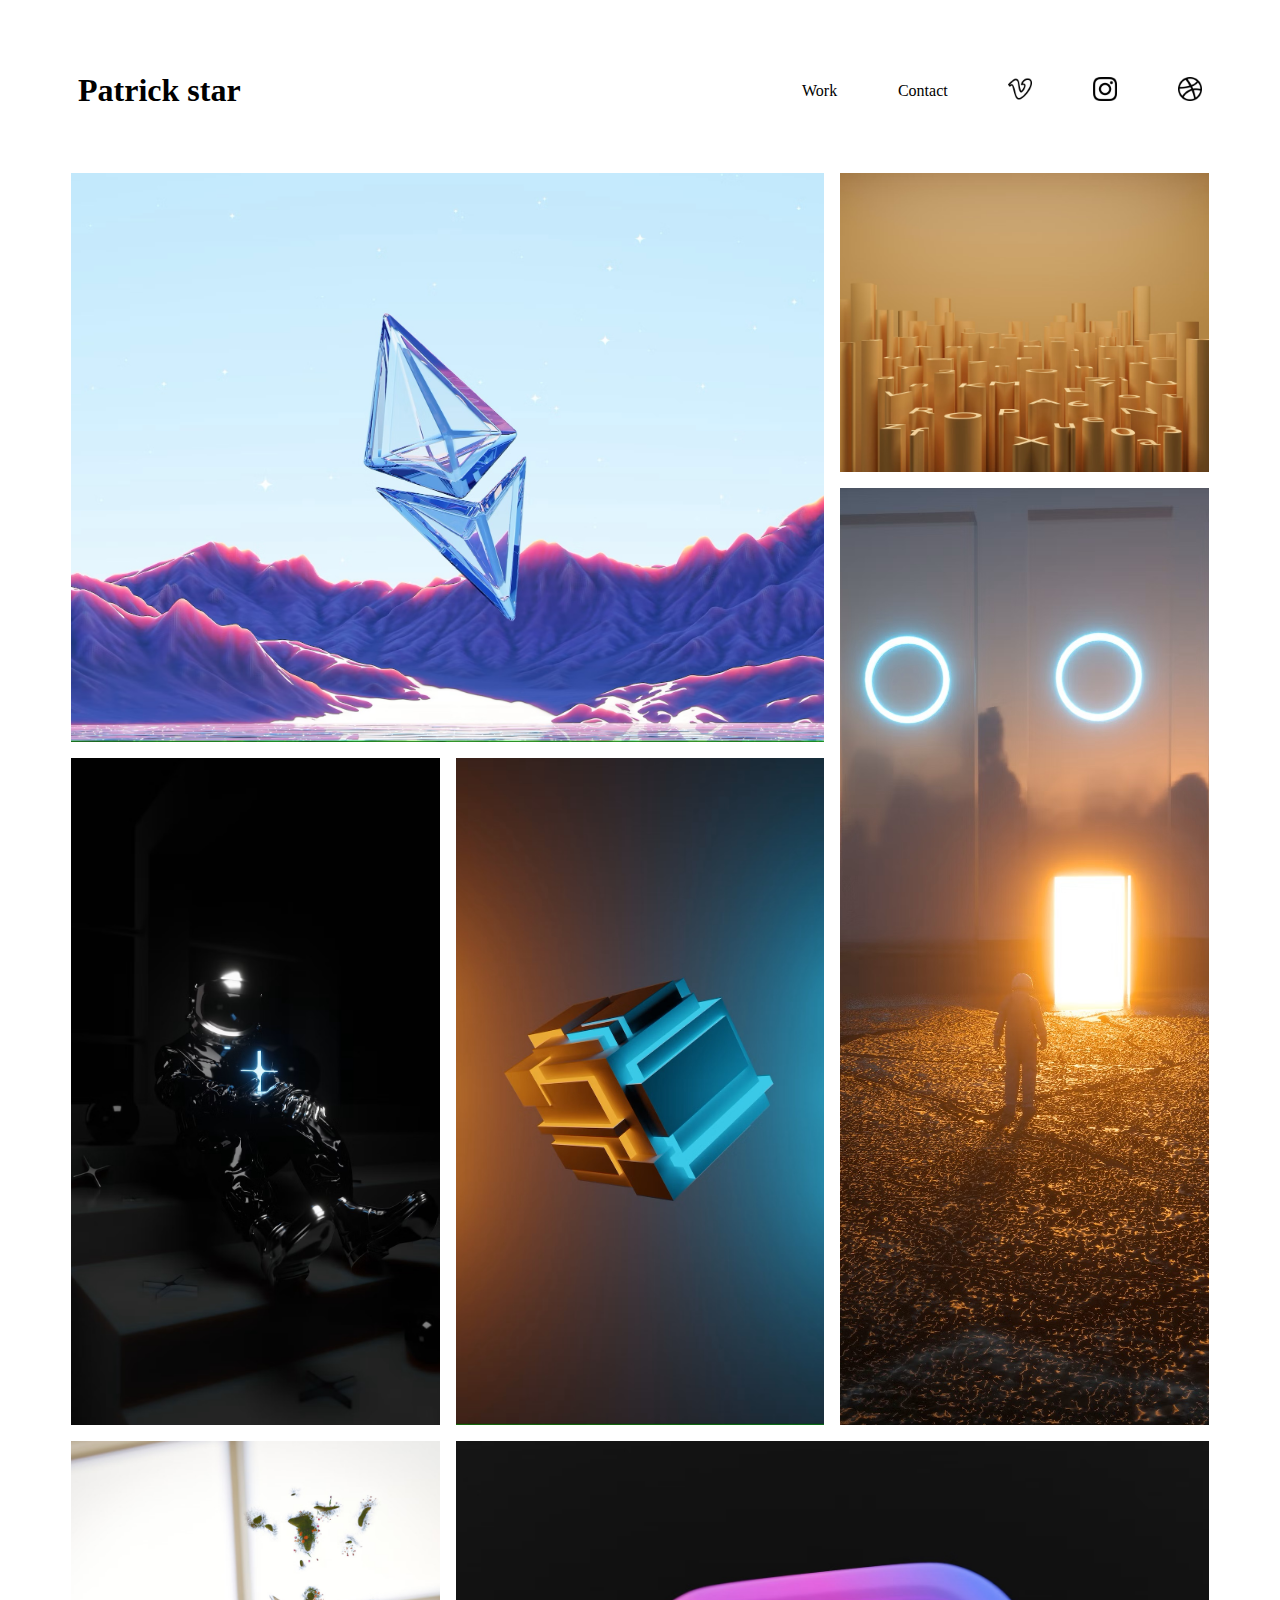
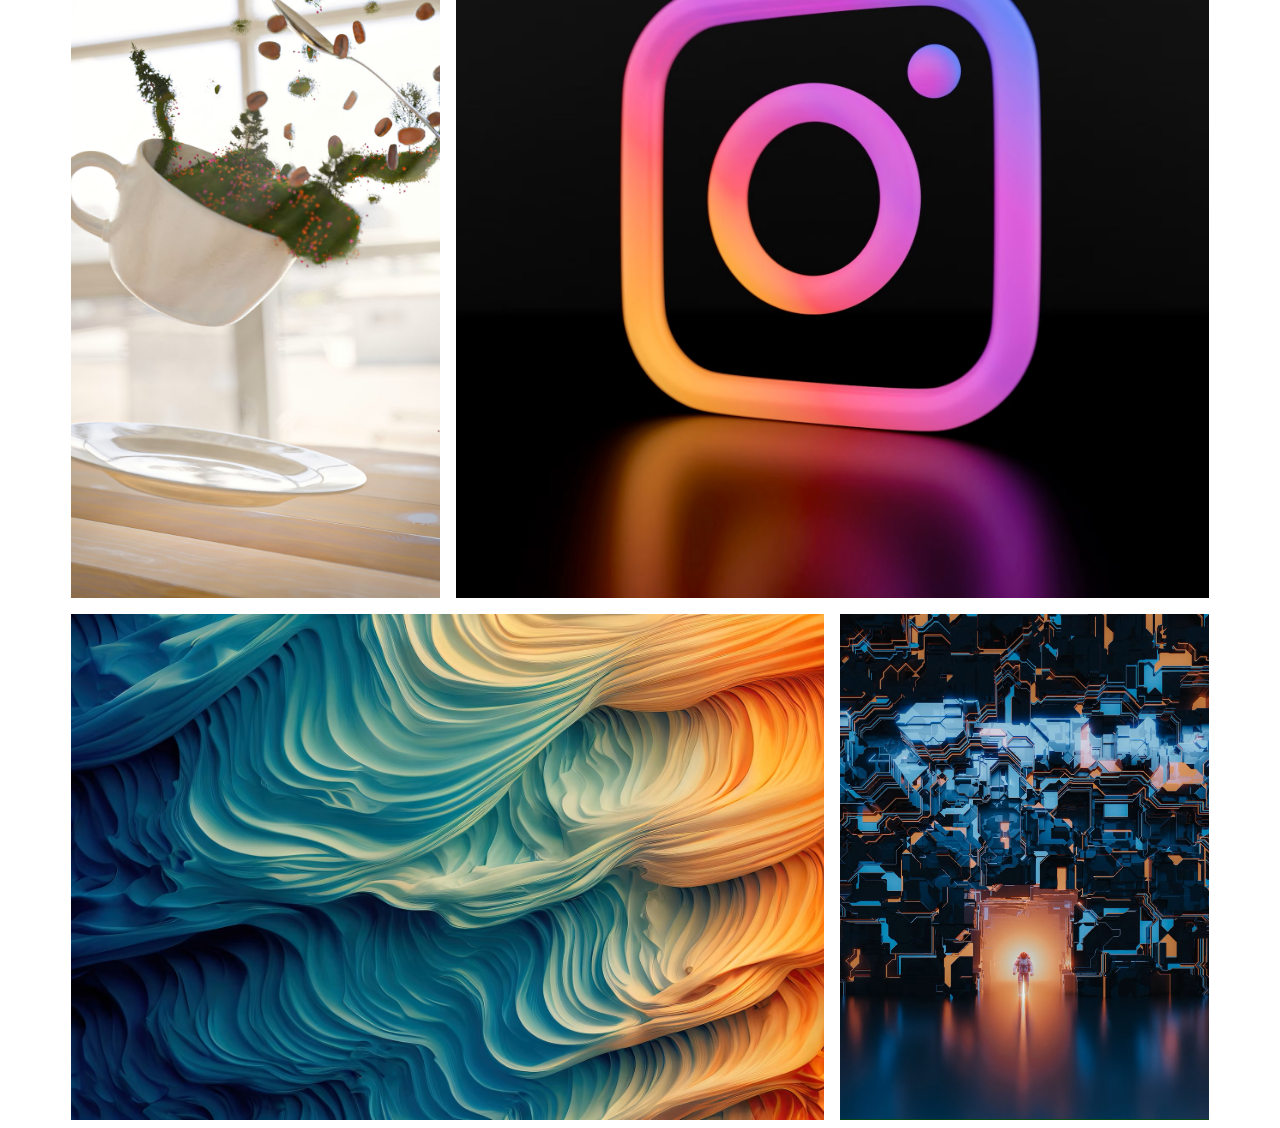
==== commit dde2f7e7: "Project-7" ====
--- a/index.html
+++ b/index.html
@@ -3,96 +3,63 @@
 <head>
     <meta charset="UTF-8">
     <meta name="viewport" content="width=device-width, initial-scale=1.0">
-    <link rel="preconnect" href="https://fonts.googleapis.com">
-    <link rel="preconnect" href="https://fonts.gstatic.com" crossorigin>
-    <link href="https://fonts.googleapis.com/css2?family=Open+Sans&display=swap" rel="stylesheet">
     <link rel="stylesheet" href="style.css">
-    <title>Flexbox & Grid</title>
+    <title>Grid</title>
+</head>
+<body>
+    <header class="navbar">
+        <div class="left">
+            Patrick star
+
+        </div>
+        <div class="right">
+            <a href="#">Work</a>
+            <a href="#">Contact</a>
+           <a href="#"><img src="v_icon.png"></a>
+           <a href="#"><img src="insta_icon.png"></a>
+            <a href="#"><img src="dribble_icon.png"></a>
+
+        </div>
+    </header>
 
 
-</head>
-<body>
-    <h1>Estimate your cost</h1>
-    <div class="container">
-
-       <div class="tab">
-            <p class="active">FREE</p>
-            <p class="active">TEAM</p>
-            <p class="active">PROFESSIONAL</p>
-            <p class="active">ENTERPRICE</p>
-       </div>
-       <div class="line"></div>
-
-       <div class="icon">
-            <img src="hand.png" alt="ruka">
-            <div class="content">
-                <span>Mobile</span>
-                <span>Web</span>
+    <div class="project-grid">
+            <div class="project" id="eth">
+                <img src="eth.jpg" alt="glass">
+                <p class="everyflow">VIEW PROJECT</p>
             </div>
-            <img src="man.png" alt="man">
-       </div>
-
-       <div class="month">
-            <p>MONTHLY SESSIOSNS</p>
-            <p class="price">20,000</p>
-           
-       </div>
-            <p class="discription">Lorem ipsum dolor sit amet consectetur adipisicing elit. Praesentium laboriosam dolores laborum quas! Magnam cum, quis eaque neque, doloremque alias quasi quos </p>
-
-          <div class="slider">
-               <div class="bar">
-                    <div class="progress"></div>
-                    <div class="point"></div>
-                    <div class="scale">
-                         <ul>
-                              <li>0</li>
-                              <li>1K</li>
-                              <li>10K</li>
-                              <li>25K</li>
-                              <li>50K</li>
-                              <li>250K</li>
-                              <li>1M</li>
-                              <li>10M</li>
-                              <li>250M</li>
-                         </ul>
-                    </div>
-               </div>
-               
-          </div>
-          <div class="card">
-               <div class="block">
-                    <div class="top-section">
-                         <p>MONTHLY BILLING</p>
-                         <p class="fix1">$ 199</p>
-                         <p>MONTHLY</p>
-                    </div>
-                    <hr>
-                    <p>Starting from 1-month data retention</p>
-                    <p>10 team members</p>
-                    <button>Try Free for 14 Days</button>
-               </div>
-               <div class="block">
-                    <div class="hat">
-                         SAVE UP TO 16%
-                    </div>
-                    <div class="top-section">
-                        
-                         <p>MONTHLY BILLING</p>
-                         <p class="fix1">$ 199</p>
-                         <p>MONTHLY</p>
-                    </div>
-                    <hr>
-                    <p>Starting from 1-month data retention</p>
-                    <p>10 team members</p>
-                    <button>Try Free for 14 Days</button>
-               </div>
-               
-          </div>
-
-
-    </div>
-
-
-    
+            <div class="project" id="alph">
+                <img src="alphabet.jpg" alt="alph">
+                <p class="everyflow">VIEW PROJECT</p>
+            </div>
+            <div class="project" id="traveler">
+                <img src="traveler.jpg" alt="travel">
+                <p class="everyflow">VIEW PROJECT</p>
+            </div>
+            <div class="project" id="cube">
+                <img src="cube.jpg" alt="cube">
+                <p class="everyflow">VIEW PROJECT</p>
+            </div>
+            <div class="project" id="astro">
+                <img src="astro.jpg" alt="astro">
+                <p class="everyflow">VIEW PROJECT</p>
+            </div>
+            <div class="project" id="cup">
+                <img src="cup.jpg" alt="cup">
+                <p class="everyflow">VIEW PROJECT</p>
+            </div>
+            <div class="project" id="instgram">
+                <img src="insta.jpg" alt="insta">
+                <p class="everyflow">VIEW PROJECT</p>
+            </div>
+            <div class="project" id="foam">
+                <img src="foam.jpg" alt="foam">
+                <p class="everyflow">VIEW PROJECT</p>
+            </div>
+            <div class="project" id="dimensional">
+                <img src="dimensional.jpg" alt="dimensional">
+                <p class="everyflow">VIEW PROJECT</p>
+            </div>
+        </div>
 </body>
 </html>--- a/style.css
+++ b/style.css
@@ -1,269 +1,145 @@
-body {
-    background-color: rgb(233, 233, 255);
-    font-family: 'Open Sans', sans-serif;
+.project {
+  
+    position: relative;
+
+}
+.project img {
+    width: 100%;
+    height: 100%;
+    object-fit: cover;
+}
+.everyflow {
+    position: absolute;
+    top: 0;
+    left: 0;
+    width: 100%;
+    height: 100%;
     display: flex;
-    flex-direction: column;
     justify-content: center;
     align-items: center;
-    padding: 40px;
+    margin: 0;
+    font-size: 20px;
+    font-weight: bold;
+    letter-spacing: 1px;
+    opacity: 0;
+    transition: all 0.2s ease;
+    color: bisque;
+   
+}
+.everyflow:hover {
+ opacity: 1;
+ cursor: pointer;
+}
+
+.project-grid {
+    display: grid;
+    grid-template-areas:
+                     "eth eth alphabet"
+                     "eth eth traveler" 
+                     "astro cube traveler"
+                     "cup insta insta"
+                     "cup insta insta"
+                     "foam foam dimensional"
+                     "foam foam dimensional";
+    grid-gap:16px;
+    width: 100%;
+    max-width: 90%;
+    margin: 0 auto;
+}
+#eth{
+    grid-area: eth;
+}
+
+#alph{
+    grid-area: alphabet;
+}
+
+#traveler{
+    grid-area: traveler;
+}
+
+#astro{
+    grid-area: astro;
+}
+
+#cube{
+    grid-area: cube;
+}
+
+#cup{
+    grid-area: cup;
+}
+
+#instgram {
+    grid-area: insta;
+}
+
+#dimensional{
+    grid-area: dimensional;
+}
+
+#foam {
+    grid-area: foam;
+}
+
+@media only screen and (max-width:1100px){
+    .project-grid{
+        max-width: 100%;
+        grid-template-areas:
+        "eth eth "
+        "alphabet traveler" 
+        "astro cube"
+        "insta insta"
+        "cup foam"
+        "dimensional dimensional";
+    }
+}
+
+@media only screen and (max-width:800px){
+    .project-grid{
+       
+        grid-template-areas:
+                        "eth eth "
+                        "alphabet alphabet" 
+                        "traveler traveler"
+                        "astro cube"
+                        "insta insta"
+                        "cup cup"
+                        "foam foam"
+                        "dimensional dimensional";
+      
+
+    }
+    .project .everyflow {
+        font-size: 24px;
+    
+    }
+}
+
+.navbar .right img {
+    width: 24px;
+    height: 24px;
+}
+.navbar {
+    display: flex;
+    justify-content: space-between;
+    padding: 64px 70px;
+
+
+
+}
+.navbar .left {
+    font-size: 32px;
+    font-weight: bold;
+}
+.navbar .right a {
+    text-decoration: none;
     color: black;
 }
-h1 {
-    text-align: center;
-    color:rgb(73, 5, 136);
-    letter-spacing: 0.08rem;
-}
-.container {
-    background-color: white;
-    width: 100%;
-    max-width: 900px;
+.right {
+    width: 400px;
     display: flex;
-    flex-direction: column;
-    justify-content: center;
+    justify-content: space-between;
     align-items: center;
-    border-radius: 20px;
-    box-sizing: border-box;
-    
-}
-.tab {
-   
-    display: flex;
-    width: 100%;
-    justify-content: space-around;
-    text-transform: uppercase;
-    font-weight: bold;
-    color: rgb(200, 170, 255)
 
 }
-.tab p {
-    padding: 15px;
-}
-
-.tab p:hover {
-    color: rgb(6, 6, 141);
-    cursor: pointer;
-}
-
-.tab p.active {
-    color: rgb(6, 6, 141);
-    position: relative;
-   
-   
-    
-}
-
-.line {
-    height: 5px;
-    width: 100%;
-    position: absolute;
-    top: 215px;
-    background-color: rgb(232, 230, 230);
-}
-.active:before {
-    content: "";
-    width: 100%;
-    height: 4px;
-    background-color: blue;
-    position: absolute;
-    top: 50px;
-    z-index: 2;
-    left: 0%;
-    
-
-}
-.icon {
-    display: flex;
-    margin-top: 20px;
-}
-.icon img {
-    height: 40px;
-    margin: 0 16px;
-}
-
-.content {
-    background-color: rgb(73, 5, 136);
-    height: 32px;
-    width: 140px;
-    border-radius: 20px;
-    display: flex;
-    justify-content: space-between;
-    padding: 0 4px 0px 16px;
-    align-items: center;
-    box-sizing: border-box;
-    text-transform: uppercase;
-    font-weight: bold;
-    font-size: 12px;
-}
-
-.content span:first-of-type{
-    color: #fff;
-}
-
-.content span:last-of-type{
-    color: rgb(73, 5, 136);
-    background-color: #fff;
-    padding: 4px 16px;
-    border-radius: 13px;
-}
-.month {
-    background-color: rgb(244, 244, 252);
-    text-align: center;
-    padding: 32px;
-    width: 50%;
-    border-radius: 15px;
-    margin-top: 25px;
-}
-.month p {
-    color: rgb(15, 15, 16);
-    font-weight: bold;
-    font-size: 12px;
-    margin-bottom: 0;
-
-}
-.month .price {
-    color:rgb(73, 5, 136);
-    font-size: 54px;
-    margin: 0;
-}
-.discription {
-    line-height: 32px;
-    margin: 16px 55px 32px 80px;
-    
-
-}
-
-.slider .bar {
-    width: 80%;
-    height: 15px;
-    background-color: rgb(244, 244, 252);
-    border: 3px solid rgb(165, 165, 177);
-    border-radius: 20px;
-
-}
-.slider {
-    width: 100%;
-    position: relative;
-    margin-left: 180px;
-    
-
-}
-.slider .progress {
-    width: 23%;
-    height: 18px;
-    background: linear-gradient(
-    90deg,
-    rgba(2,0,36,1)0%,
-    rgba(53,10,74,1)31%,
-    rgba(83,49,156,1)100%);
-    border-top-left-radius: 20px;
-    border-bottom-left-radius: 20px;
-    position: absolute;
-    left: 0;
-    top: 0;
-}
-
-.slider .point {
-    width: 25px;
-    height: 25px;
-    background-color: rgb(54, 22, 130);
-    border-radius: 50%;
-    position: absolute;
-    top: -4px;
-    left: 200px;
-    border: 2px solid white;
-    transition: 0.15s transform ease;
-}
-.point:hover {
-    cursor: pointer;
-    transform: scale(1.5);
-}
-
-.scale{
-    width: 100%;
-    padding-top: 15px;
-}
-.scale ul {
-    list-style: none;
-    display: flex;
-    justify-content: space-between;
-    padding: 0;
-    color: gray;
-    font-weight: bold;
-
-}
-
-.card {
-    display: flex;
-    margin-top: 80px;
-    width: 100%;
-    margin-left: 16%;
-    
-
-    
-}
-.card hr {
-    width: 30%;
-    border: 1.5px solid rgb(215, 209, 209);
-}
-.block {
-    background-color: rgb(244, 244, 252); 
-    border-radius: 13px;
-    margin: 17px;
-    box-shadow: 0 6px 11px 0 gray;
-    padding: 16px 32px;
-    text-align: center;
-    font-weight: bolder;
-    color:  rgb(54, 22, 130);
-    transition: 0.15s transform ease;
-}
-
-.block:hover {
-    transform: translateY(-8px);
-}
-.fix1 {
-    font-size: 42px;
-    color: black;
-   
-
-}
-
-.top-section {
-    padding: 12px;
-}
-
-.top-section p {
-    margin: 4px 0;
-
-}
-
-.card button {
-    border: none;
-    color:#fff;
-    background-color:rgb(54, 22, 130);
-    padding: 18px;
-    border-radius: 15px;
-    font-weight: bold;
-    transition: 0.15s transform ease;
-}
-.card button:hover {
-    cursor: pointer;
-    transform: scale(1.05);
-    
-}
-
-.hat {
-    background: linear-gradient(
-        90deg,
-        rgba(2,0,36,1)0%,
-        rgba(53,10,74,1)31%,
-        rgba(83,49,156,1)100%);
-        color: white;
-        width: 124%;
-        margin-left:-33px;
-        height: 25px;
-        margin-top: -25px;
-        border-top-left-radius: 20px;
-        border-top-right-radius: 20px;
-        
-}
-
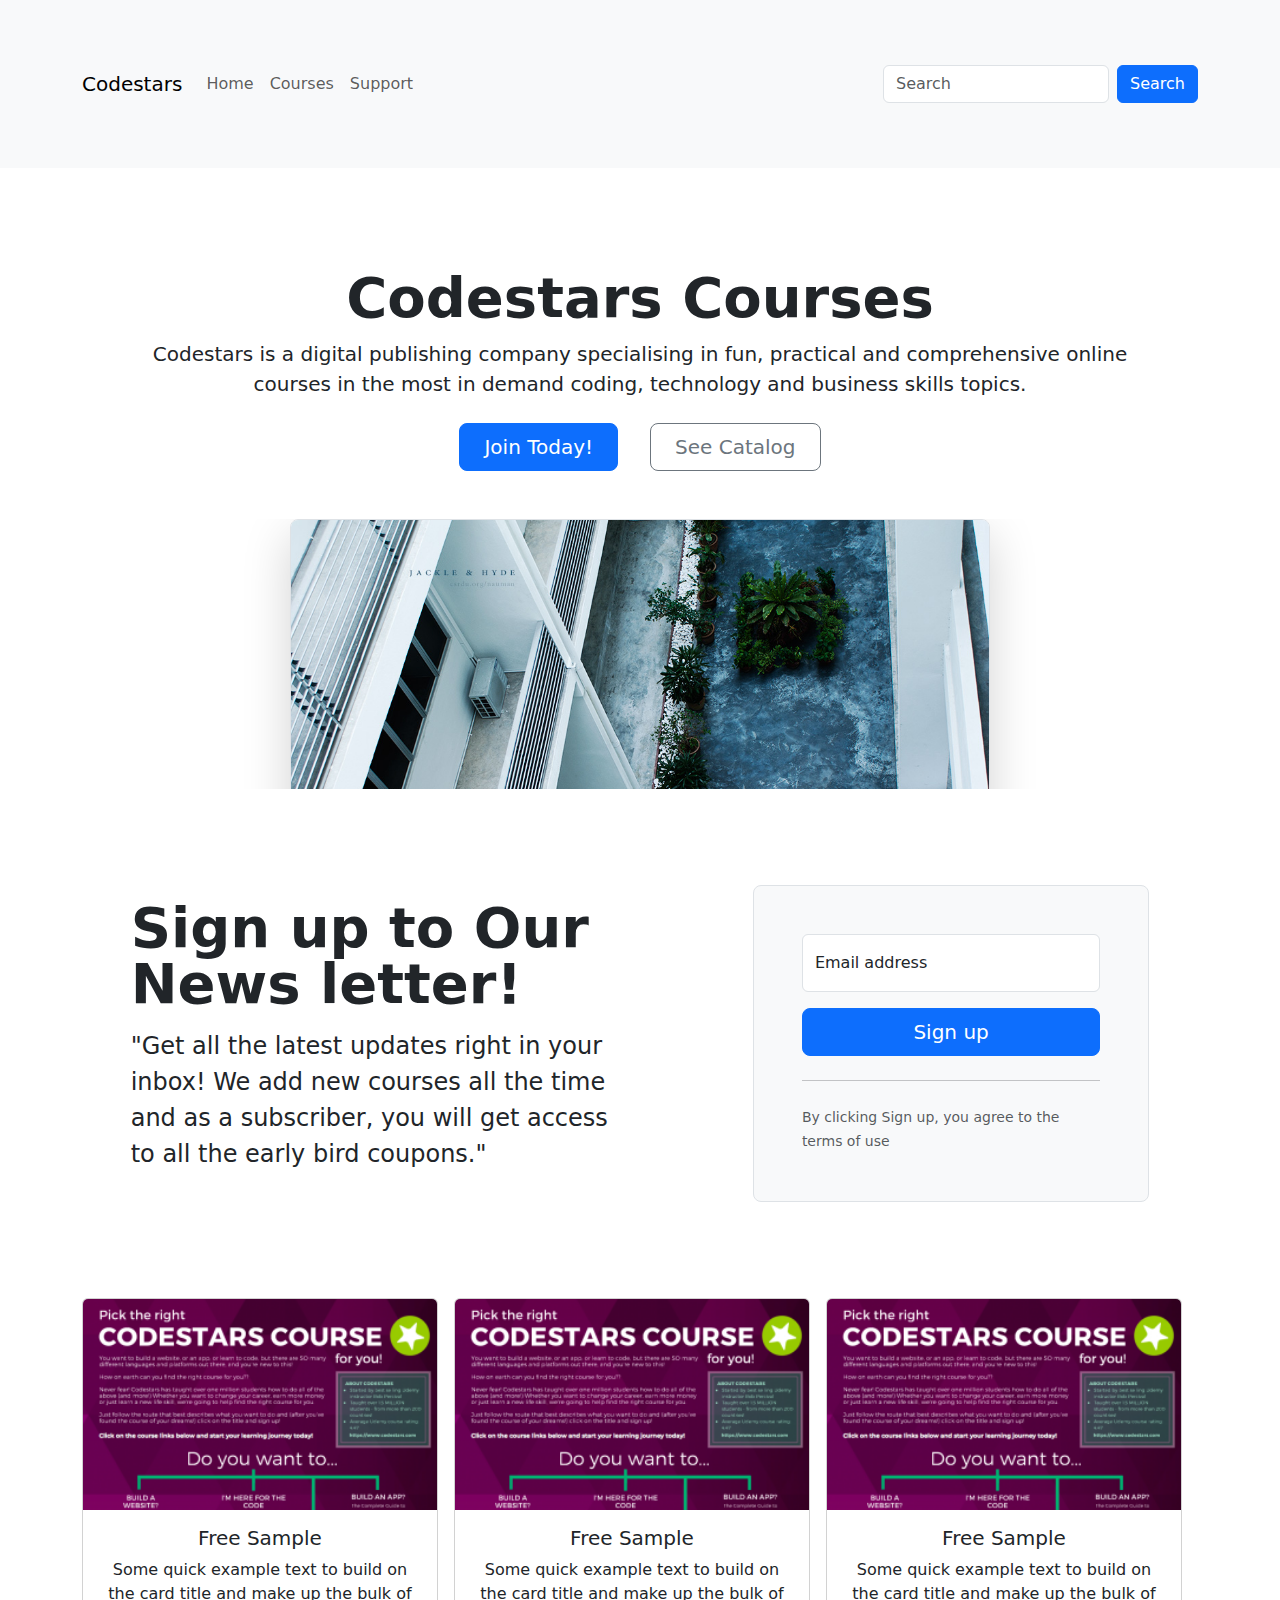
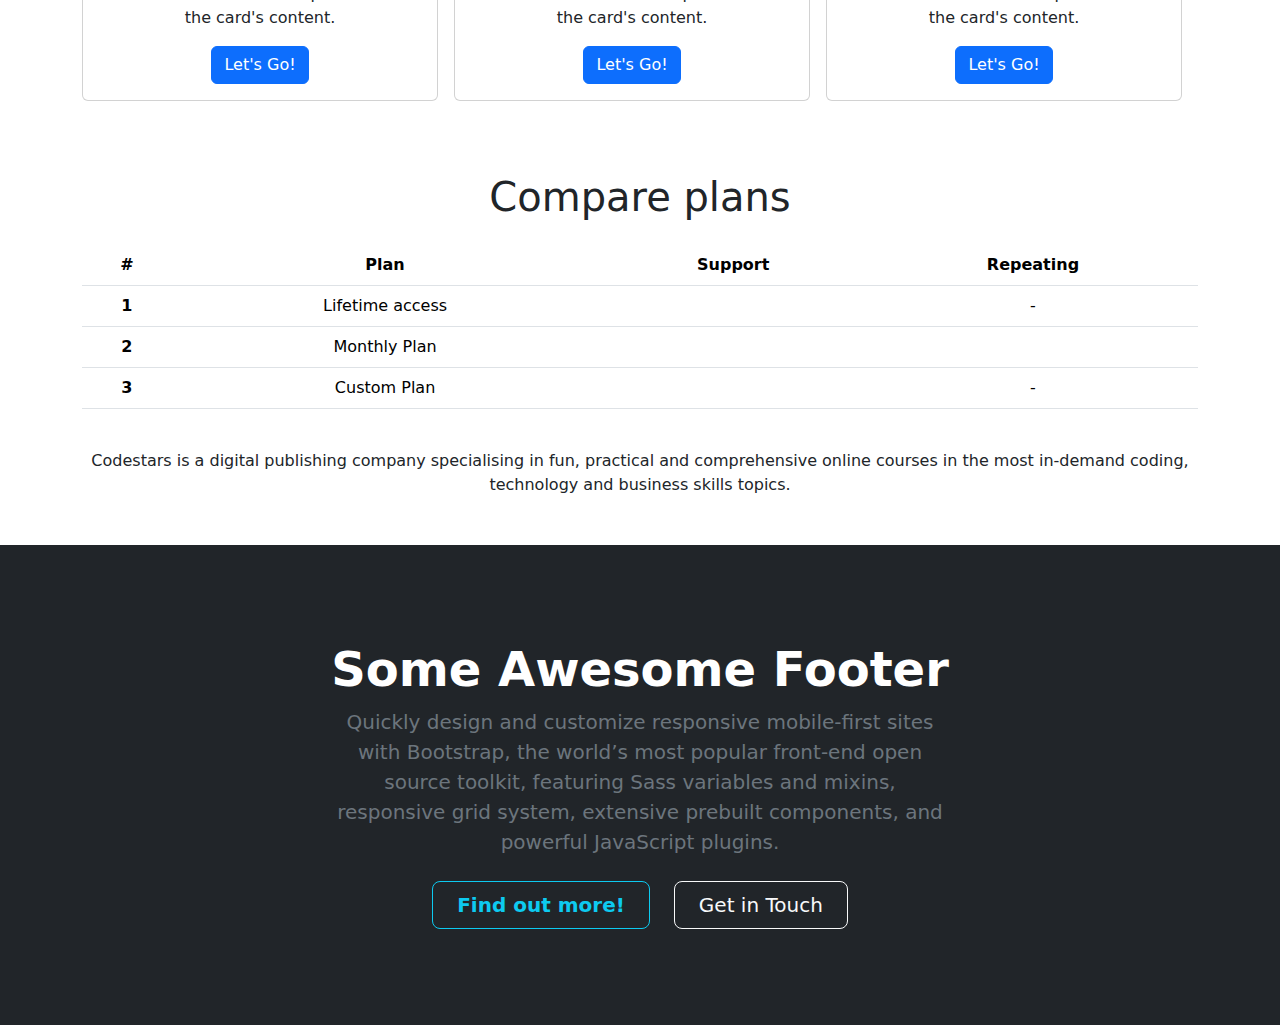
==== commit 6278365f: "Project-4" ====
--- a/index.html
+++ b/index.html
@@ -3,63 +3,211 @@
 <head>
     <meta charset="UTF-8">
     <meta name="viewport" content="width=device-width, initial-scale=1.0">
+    <link href="https://cdn.jsdelivr.net/npm/bootstrap@5.3.3/dist/css/bootstrap.min.css" rel="stylesheet" integrity="sha384-QWTKZyjpPEjISv5WaRU9OFeRpok6YctnYmDr5pNlyT2bRjXh0JMhjY6hW+ALEwIH" crossorigin="anonymous">
+    <script src="https://cdn.jsdelivr.net/npm/bootstrap@5.3.3/dist/js/bootstrap.min.js" integrity="sha384-0pUGZvbkm6XF6gxjEnlmuGrJXVbNuzT9qBBavbLwCsOGabYfZo0T0to5eqruptLy" crossorigin="anonymous"></script>
     <link rel="stylesheet" href="style.css">
-    <title>Grid</title>
+    <title>Document</title>
 </head>
 <body>
-    <header class="navbar">
-        <div class="left">
-            Patrick star
-
+
+  <!--navbar-->
+    <nav class="navbar navbar-expand-md bg-body-tertiary">
+        <div class="container-fluid">
+          <a class="navbar-brand" href="#">Codestars</a>
+          <button class="navbar-toggler" type="button" data-bs-toggle="collapse" data-bs-target="#navbarSupportedContent" aria-controls="navbarSupportedContent" aria-expanded="false" aria-label="Toggle navigation">
+            <span class="navbar-toggler-icon"></span>
+          </button>
+          <div class="collapse navbar-collapse" id="navbarSupportedContent">
+            <ul class="navbar-nav me-auto mb-2 mb-lg-0">
+                <li class="nav-item">
+                  <a class="nav-link" href="#"> Home</a>
+                </li>
+                <li class="nav-item">
+                  <a class="nav-link" href="#">Courses</a>
+                </li>
+                <li class="nav-item">
+                  <a class="nav-link" href="#">Support</a>
+                </li>
+            </ul>
+            <form class="d-flex" role="search">
+              <input class="form-control me-2" type="search" placeholder="Search" aria-label="Search">
+              <button class="btn btn-primary" type="submit">Search</button>
+            </form>
+          </div>
         </div>
-        <div class="right">
-            <a href="#">Work</a>
-            <a href="#">Contact</a>
-           <a href="#"><img src="v_icon.png"></a>
-           <a href="#"><img src="insta_icon.png"></a>
-            <a href="#"><img src="dribble_icon.png"></a>
-
+      </nav>
+  <!--navbar-->
+
+<!-- header-->
+   <div class="px-4 pt-5 my-5 text-center">
+
+        <h1 class="display-4 fw-bold" >Codestars Courses</h1>
+
+        <div class="col-lg-10 mx-auto">
+
+            <p class="lead mb-4">Codestars is a digital publishing company specialising in fun, practical and comprehensive online courses in the most in
+                demand coding, technology and business skills topics.
+            </p>
+
+            <div class="d-grid gap-3 d-sm-flex justify-content-sm-center mb-5">
+                <button type="button" class="btn btn-primary btn-lg px-4 me-sm-3">Join Today!</button>
+                <button type="button" class="btn btn-outline-secondary  btn-lg px-4">See Catalog</button>
+            </div>
+
+        </div> 
+
+          <div class="overflow-hidden" style="max-height: 30vh;">
+              <div class="container px-5">
+                <img src="imgpsh_fullsize_anim.jpg" class="img-fluid border rounded-3 shadow-lg mb-4" width="700" height="500" loading="lazy">
+              </div>
+          </div>
+    </div>
+<!-- header-->
+
+<!--main1-->
+<div class="container col-lg-10 px-4">
+          <div class="row align-items-center g-lg-5 py-5">
+
+            <div class="col-lg-7 text-center text-lg-start">
+
+                <h1 class="display-4 fw-bold lh-1 mb-3">Sign up to Our News letter!</h1>
+
+                <p class="col-lg-10 fs-4"> "Get all the latest updates right in your inbox!
+                  We add new courses all the time and as a
+                  subscriber, you will get access to all the
+                  early bird coupons."
+                  </p>
+            </div>
+
+  
+            <div class="col-md-10 mx-auto col-lg-5">
+              <form class="p-4 p-md-5 border  rounded-3 bg-light">
+
+                <div class="form-floating mb-3">
+                  <input type="email" placeholder="name@gmail.com" id="floatingInput" class="form-control">
+                  <label for="floatingInput">Email address</label>
+                </div>
+              
+              <button class="w-100  btn btn-lg btn-primary" type="button"> Sign up</button>
+              <hr class="my-4">
+              <small class="text-muted">By clicking Sign up, you agree to the terms of use</small>
+              </form>
+
+            </div>
+          </div>
+</div>
+<!--main1-->
+
+
+<!--main2-->
+
+   <div class="container my-4 text-center">
+      
+        <div class="row col-lg-12 gx-3">
+
+          <!-- repeat -->
+          <div class="col-sm-6 col-lg-4">
+            <div class="card mt-4">
+              <img src="imgpsh_fullsize_anim.png" class="card-img-top" alt="Opposites">
+              <div class="card-body">
+                <h5 class="card-title">Free Sample</h5>
+                <p class="card-text">Some quick example text to build on the card title and make up the bulk of the card's
+                  content.</p>
+                <a href="#" class="btn btn-primary">Let's Go!</a>
+              </div>
+            </div>
+    
+          </div>
+    
+          <!-- repeat -->
+          <div class="col-sm-6 col-lg-4">
+            <div class="card mt-4">
+              <img src="imgpsh_fullsize_anim.png" class="card-img-top" alt="Opposites">
+              <div class="card-body">
+                <h5 class="card-title">Free Sample</h5>
+                <p class="card-text">Some quick example text to build on the card title and make up the bulk of the card's
+                  content.</p>
+                <a href="#" class="btn btn-primary">Let's Go!</a>
+              </div>
+            </div>
+          </div>
+    
+          <!-- repeat -->
+          <div class="col-sm-6 col-lg-4">
+            <div class="card mt-4">
+              <img src="imgpsh_fullsize_anim.png" class="card-img-top" alt="Opposites">
+              <div class="card-body">
+                <h5 class="card-title">Free Sample</h5>
+                <p class="card-text">Some quick example text to build on the card title and make up the bulk of the card's
+                  content.</p>
+                <a href="#" class="btn btn-primary">Let's Go!</a>
+              </div>
+
+            </div>
+          </div>
         </div>
-    </header>
-
-
-    <div class="project-grid">
-            <div class="project" id="eth">
-                <img src="eth.jpg" alt="glass">
-                <p class="everyflow">VIEW PROJECT</p>
-            </div>
-            <div class="project" id="alph">
-                <img src="alphabet.jpg" alt="alph">
-                <p class="everyflow">VIEW PROJECT</p>
-            </div>
-            <div class="project" id="traveler">
-                <img src="traveler.jpg" alt="travel">
-                <p class="everyflow">VIEW PROJECT</p>
-            </div>
-            <div class="project" id="cube">
-                <img src="cube.jpg" alt="cube">
-                <p class="everyflow">VIEW PROJECT</p>
-            </div>
-            <div class="project" id="astro">
-                <img src="astro.jpg" alt="astro">
-                <p class="everyflow">VIEW PROJECT</p>
-            </div>
-            <div class="project" id="cup">
-                <img src="cup.jpg" alt="cup">
-                <p class="everyflow">VIEW PROJECT</p>
-            </div>
-            <div class="project" id="instgram">
-                <img src="insta.jpg" alt="insta">
-                <p class="everyflow">VIEW PROJECT</p>
-            </div>
-            <div class="project" id="foam">
-                <img src="foam.jpg" alt="foam">
-                <p class="everyflow">VIEW PROJECT</p>
-            </div>
-            <div class="project" id="dimensional">
-                <img src="dimensional.jpg" alt="dimensional">
-                <p class="everyflow">VIEW PROJECT</p>
-            </div>
-        </div>
+      
+   </div>
+
+<!--main2-->
+
+
+
+<!--main3-->
+      <div class="container my-4 pt-5 text-center">
+        <h2 class="display-6 text-center mb-4">Compare plans</h2>
+        <table class="table">
+          <thead>
+            <tr>
+              <th>#</th>
+              <th>Plan</th>
+              <th>Support</th>
+              <th>Repeating</th>
+            </tr>
+          </thead>
+          <tbody>
+            <tr>
+              <th>1</th>
+              <td>Lifetime access</td>
+              <td><i class="bi bi-check"></i></td>
+              <td>-</td>
+            </tr>
+            <tr>
+              <th>2</th>
+              <td>Monthly Plan</td>
+              <td><i class="bi bi-check"></i></td>
+              <td><i class="bi bi-check"></i></td>
+            </tr>
+            <tr>
+              <th>3</th>
+              <td>Custom Plan</td>
+              <td><i class="bi bi-check"></i></td>
+              <td>-</td>
+            </tr>
+          </tbody>
+        </table>
+        <p class="py-4">
+          Codestars is a digital publishing company specialising in fun, practical and comprehensive online courses in the most in-demand coding, technology and business skills topics. 
+        </p>
+      </div>
+<!--main3-->
+
+<!--footer-->
+<footer class="bg-dark text-secondary px-4 py-5 text-center">
+  <div class="py-5">
+    <h1 class="display-5 fw-bold text-white">Some Awesome Footer</h1>
+    <div class="col-lg-6 mx-auto">
+      <p class="fs-5 mb-4">Quickly design and customize responsive mobile-first sites with Bootstrap, the world’s most
+        popular front-end open source toolkit, featuring Sass variables and mixins, responsive grid system, extensive
+        prebuilt components, and powerful JavaScript plugins.</p>
+      <div class="d-grid gap-2 d-sm-flex justify-content-sm-center">
+        <button type="button" class="btn btn-outline-info btn-lg px-4 me-sm-3 fw-bold">Find out more!</button>
+        <button type="button" class="btn btn-outline-light btn-lg px-4">Get in Touch</button>
+      </div>
+    </div>
+  </div>
+</footer>
+<!--footer-->
+
 </body>
 </html>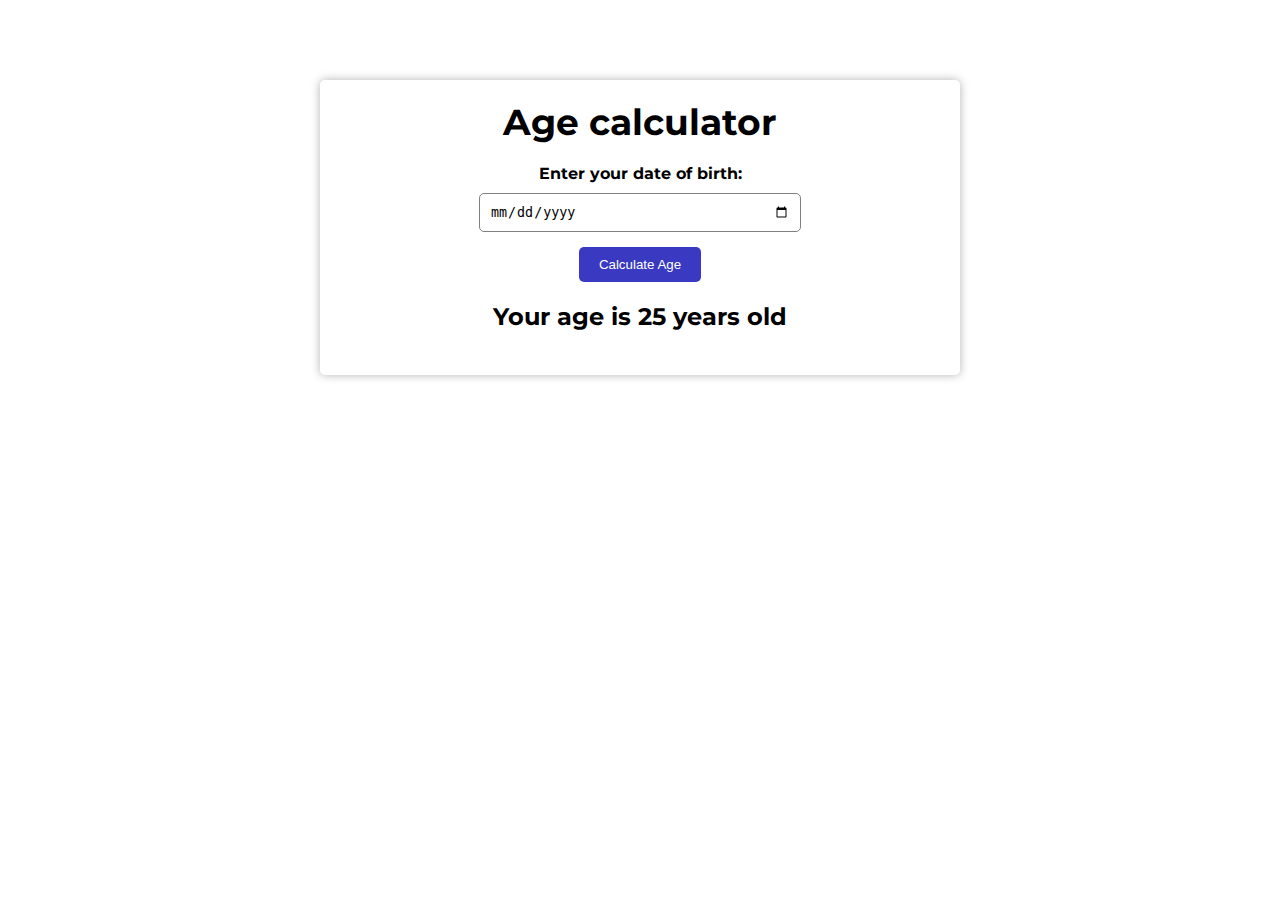
==== commit 8fb3150c: "Project-10" ====
--- a/index.html
+++ b/index.html
@@ -3,211 +3,29 @@
 <head>
     <meta charset="UTF-8">
     <meta name="viewport" content="width=device-width, initial-scale=1.0">
-    <link href="https://cdn.jsdelivr.net/npm/bootstrap@5.3.3/dist/css/bootstrap.min.css" rel="stylesheet" integrity="sha384-QWTKZyjpPEjISv5WaRU9OFeRpok6YctnYmDr5pNlyT2bRjXh0JMhjY6hW+ALEwIH" crossorigin="anonymous">
-    <script src="https://cdn.jsdelivr.net/npm/bootstrap@5.3.3/dist/js/bootstrap.min.js" integrity="sha384-0pUGZvbkm6XF6gxjEnlmuGrJXVbNuzT9qBBavbLwCsOGabYfZo0T0to5eqruptLy" crossorigin="anonymous"></script>
     <link rel="stylesheet" href="style.css">
-    <title>Document</title>
+    <link rel="preconnect" href="https://fonts.googleapis.com">
+    <link rel="preconnect" href="https://fonts.gstatic.com" crossorigin>
+    <link href="https://fonts.googleapis.com/css2?family=Montserrat:ital,wght@1,300&display=swap" rel="stylesheet">
+    <title>Calculator age</title>
 </head>
 <body>
+    <div class="container">
+        <h1>Age calculator</h1>
+        <div class="form">
+            <label for="birthday">Enter your date of birth:</label>
 
-  <!--navbar-->
-    <nav class="navbar navbar-expand-md bg-body-tertiary">
-        <div class="container-fluid">
-          <a class="navbar-brand" href="#">Codestars</a>
-          <button class="navbar-toggler" type="button" data-bs-toggle="collapse" data-bs-target="#navbarSupportedContent" aria-controls="navbarSupportedContent" aria-expanded="false" aria-label="Toggle navigation">
-            <span class="navbar-toggler-icon"></span>
-          </button>
-          <div class="collapse navbar-collapse" id="navbarSupportedContent">
-            <ul class="navbar-nav me-auto mb-2 mb-lg-0">
-                <li class="nav-item">
-                  <a class="nav-link" href="#"> Home</a>
-                </li>
-                <li class="nav-item">
-                  <a class="nav-link" href="#">Courses</a>
-                </li>
-                <li class="nav-item">
-                  <a class="nav-link" href="#">Support</a>
-                </li>
-            </ul>
-            <form class="d-flex" role="search">
-              <input class="form-control me-2" type="search" placeholder="Search" aria-label="Search">
-              <button class="btn btn-primary" type="submit">Search</button>
-            </form>
-          </div>
+            <input type="date" id="birthday" name="birthday">
+
+            <button type="button" id="btn">Calculate Age</button>
+
+            <p id="result">Your age is 25 years old</p>
+            
         </div>
-      </nav>
-  <!--navbar-->
+    </div>
 
-<!-- header-->
-   <div class="px-4 pt-5 my-5 text-center">
+    <script src="index.js">
 
-        <h1 class="display-4 fw-bold" >Codestars Courses</h1>
-
-        <div class="col-lg-10 mx-auto">
-
-            <p class="lead mb-4">Codestars is a digital publishing company specialising in fun, practical and comprehensive online courses in the most in
-                demand coding, technology and business skills topics.
-            </p>
-
-            <div class="d-grid gap-3 d-sm-flex justify-content-sm-center mb-5">
-                <button type="button" class="btn btn-primary btn-lg px-4 me-sm-3">Join Today!</button>
-                <button type="button" class="btn btn-outline-secondary  btn-lg px-4">See Catalog</button>
-            </div>
-
-        </div> 
-
-          <div class="overflow-hidden" style="max-height: 30vh;">
-              <div class="container px-5">
-                <img src="imgpsh_fullsize_anim.jpg" class="img-fluid border rounded-3 shadow-lg mb-4" width="700" height="500" loading="lazy">
-              </div>
-          </div>
-    </div>
-<!-- header-->
-
-<!--main1-->
-<div class="container col-lg-10 px-4">
-          <div class="row align-items-center g-lg-5 py-5">
-
-            <div class="col-lg-7 text-center text-lg-start">
-
-                <h1 class="display-4 fw-bold lh-1 mb-3">Sign up to Our News letter!</h1>
-
-                <p class="col-lg-10 fs-4"> "Get all the latest updates right in your inbox!
-                  We add new courses all the time and as a
-                  subscriber, you will get access to all the
-                  early bird coupons."
-                  </p>
-            </div>
-
-  
-            <div class="col-md-10 mx-auto col-lg-5">
-              <form class="p-4 p-md-5 border  rounded-3 bg-light">
-
-                <div class="form-floating mb-3">
-                  <input type="email" placeholder="name@gmail.com" id="floatingInput" class="form-control">
-                  <label for="floatingInput">Email address</label>
-                </div>
-              
-              <button class="w-100  btn btn-lg btn-primary" type="button"> Sign up</button>
-              <hr class="my-4">
-              <small class="text-muted">By clicking Sign up, you agree to the terms of use</small>
-              </form>
-
-            </div>
-          </div>
-</div>
-<!--main1-->
-
-
-<!--main2-->
-
-   <div class="container my-4 text-center">
-      
-        <div class="row col-lg-12 gx-3">
-
-          <!-- repeat -->
-          <div class="col-sm-6 col-lg-4">
-            <div class="card mt-4">
-              <img src="imgpsh_fullsize_anim.png" class="card-img-top" alt="Opposites">
-              <div class="card-body">
-                <h5 class="card-title">Free Sample</h5>
-                <p class="card-text">Some quick example text to build on the card title and make up the bulk of the card's
-                  content.</p>
-                <a href="#" class="btn btn-primary">Let's Go!</a>
-              </div>
-            </div>
-    
-          </div>
-    
-          <!-- repeat -->
-          <div class="col-sm-6 col-lg-4">
-            <div class="card mt-4">
-              <img src="imgpsh_fullsize_anim.png" class="card-img-top" alt="Opposites">
-              <div class="card-body">
-                <h5 class="card-title">Free Sample</h5>
-                <p class="card-text">Some quick example text to build on the card title and make up the bulk of the card's
-                  content.</p>
-                <a href="#" class="btn btn-primary">Let's Go!</a>
-              </div>
-            </div>
-          </div>
-    
-          <!-- repeat -->
-          <div class="col-sm-6 col-lg-4">
-            <div class="card mt-4">
-              <img src="imgpsh_fullsize_anim.png" class="card-img-top" alt="Opposites">
-              <div class="card-body">
-                <h5 class="card-title">Free Sample</h5>
-                <p class="card-text">Some quick example text to build on the card title and make up the bulk of the card's
-                  content.</p>
-                <a href="#" class="btn btn-primary">Let's Go!</a>
-              </div>
-
-            </div>
-          </div>
-        </div>
-      
-   </div>
-
-<!--main2-->
-
-
-
-<!--main3-->
-      <div class="container my-4 pt-5 text-center">
-        <h2 class="display-6 text-center mb-4">Compare plans</h2>
-        <table class="table">
-          <thead>
-            <tr>
-              <th>#</th>
-              <th>Plan</th>
-              <th>Support</th>
-              <th>Repeating</th>
-            </tr>
-          </thead>
-          <tbody>
-            <tr>
-              <th>1</th>
-              <td>Lifetime access</td>
-              <td><i class="bi bi-check"></i></td>
-              <td>-</td>
-            </tr>
-            <tr>
-              <th>2</th>
-              <td>Monthly Plan</td>
-              <td><i class="bi bi-check"></i></td>
-              <td><i class="bi bi-check"></i></td>
-            </tr>
-            <tr>
-              <th>3</th>
-              <td>Custom Plan</td>
-              <td><i class="bi bi-check"></i></td>
-              <td>-</td>
-            </tr>
-          </tbody>
-        </table>
-        <p class="py-4">
-          Codestars is a digital publishing company specialising in fun, practical and comprehensive online courses in the most in-demand coding, technology and business skills topics. 
-        </p>
-      </div>
-<!--main3-->
-
-<!--footer-->
-<footer class="bg-dark text-secondary px-4 py-5 text-center">
-  <div class="py-5">
-    <h1 class="display-5 fw-bold text-white">Some Awesome Footer</h1>
-    <div class="col-lg-6 mx-auto">
-      <p class="fs-5 mb-4">Quickly design and customize responsive mobile-first sites with Bootstrap, the world’s most
-        popular front-end open source toolkit, featuring Sass variables and mixins, responsive grid system, extensive
-        prebuilt components, and powerful JavaScript plugins.</p>
-      <div class="d-grid gap-2 d-sm-flex justify-content-sm-center">
-        <button type="button" class="btn btn-outline-info btn-lg px-4 me-sm-3 fw-bold">Find out more!</button>
-        <button type="button" class="btn btn-outline-light btn-lg px-4">Get in Touch</button>
-      </div>
-    </div>
-  </div>
-</footer>
-<!--footer-->
-
+    </script>
 </body>
 </html>--- a/style.css
+++ b/style.css
@@ -1,145 +1,59 @@
-.project {
-  
-    position: relative;
+body {
+    margin: 0;
+    padding: 20px;
+    font-family: 'Montserrat', sans-serif;
+    background: white;
 
 }
-.project img {
+
+.container {
+    background-color: white;
+    box-shadow: 0 0 10px rgba(0, 0, 0, .3);
+    padding: 20px;
+    max-width: 600px;
+    margin: 0 auto;
+    border-radius: 5px;
+    margin-top: 60px;
+}
+.container h1 {
+    font-size: 36px;
+    text-align: center;
+    margin-top: 0;
+    margin-bottom: 20px;
+}
+.form {
+    display: flex;
+    flex-direction: column;
+    align-items: center;
+}
+.form label {
+    font-weight: bold;
+    margin-bottom: 10px;
+}
+.form input {
+    padding: 10px;
+    border: 1px solid gray;
+    border-radius: 5px;
     width: 100%;
-    height: 100%;
-    object-fit: cover;
-}
-.everyflow {
-    position: absolute;
-    top: 0;
-    left: 0;
-    width: 100%;
-    height: 100%;
-    display: flex;
-    justify-content: center;
-    align-items: center;
-    margin: 0;
-    font-size: 20px;
-    font-weight: bold;
-    letter-spacing: 1px;
-    opacity: 0;
-    transition: all 0.2s ease;
-    color: bisque;
-   
-}
-.everyflow:hover {
- opacity: 1;
- cursor: pointer;
+    max-width: 300px;
 }
 
-.project-grid {
-    display: grid;
-    grid-template-areas:
-                     "eth eth alphabet"
-                     "eth eth traveler" 
-                     "astro cube traveler"
-                     "cup insta insta"
-                     "cup insta insta"
-                     "foam foam dimensional"
-                     "foam foam dimensional";
-    grid-gap:16px;
-    width: 100%;
-    max-width: 90%;
-    margin: 0 auto;
-}
-#eth{
-    grid-area: eth;
+button {
+    background-color: rgb(57, 57, 194);
+    color: white;
+    border: none;
+    padding: 10px 20px;
+    margin-top: 15px;
+    border-radius: 5px;
+    cursor: pointer;
+    transition: background-color 0.3s ease-in-out;
 }
 
-#alph{
-    grid-area: alphabet;
+button:hover{
+     background-color: rgb(61, 144, 217);
 }
-
-#traveler{
-    grid-area: traveler;
-}
-
-#astro{
-    grid-area: astro;
-}
-
-#cube{
-    grid-area: cube;
-}
-
-#cup{
-    grid-area: cup;
-}
-
-#instgram {
-    grid-area: insta;
-}
-
-#dimensional{
-    grid-area: dimensional;
-}
-
-#foam {
-    grid-area: foam;
-}
-
-@media only screen and (max-width:1100px){
-    .project-grid{
-        max-width: 100%;
-        grid-template-areas:
-        "eth eth "
-        "alphabet traveler" 
-        "astro cube"
-        "insta insta"
-        "cup foam"
-        "dimensional dimensional";
-    }
-}
-
-@media only screen and (max-width:800px){
-    .project-grid{
-       
-        grid-template-areas:
-                        "eth eth "
-                        "alphabet alphabet" 
-                        "traveler traveler"
-                        "astro cube"
-                        "insta insta"
-                        "cup cup"
-                        "foam foam"
-                        "dimensional dimensional";
-      
-
-    }
-    .project .everyflow {
-        font-size: 24px;
-    
-    }
-}
-
-.navbar .right img {
-    width: 24px;
-    height: 24px;
-}
-.navbar {
-    display: flex;
-    justify-content: space-between;
-    padding: 64px 70px;
-
-
-
-}
-.navbar .left {
-    font-size: 32px;
+#result {
+    margin-top: 20px;
+    font-size: 24px;
     font-weight: bold;
-}
-.navbar .right a {
-    text-decoration: none;
-    color: black;
-}
-.right {
-    width: 400px;
-    display: flex;
-    justify-content: space-between;
-    align-items: center;
-
-}
+}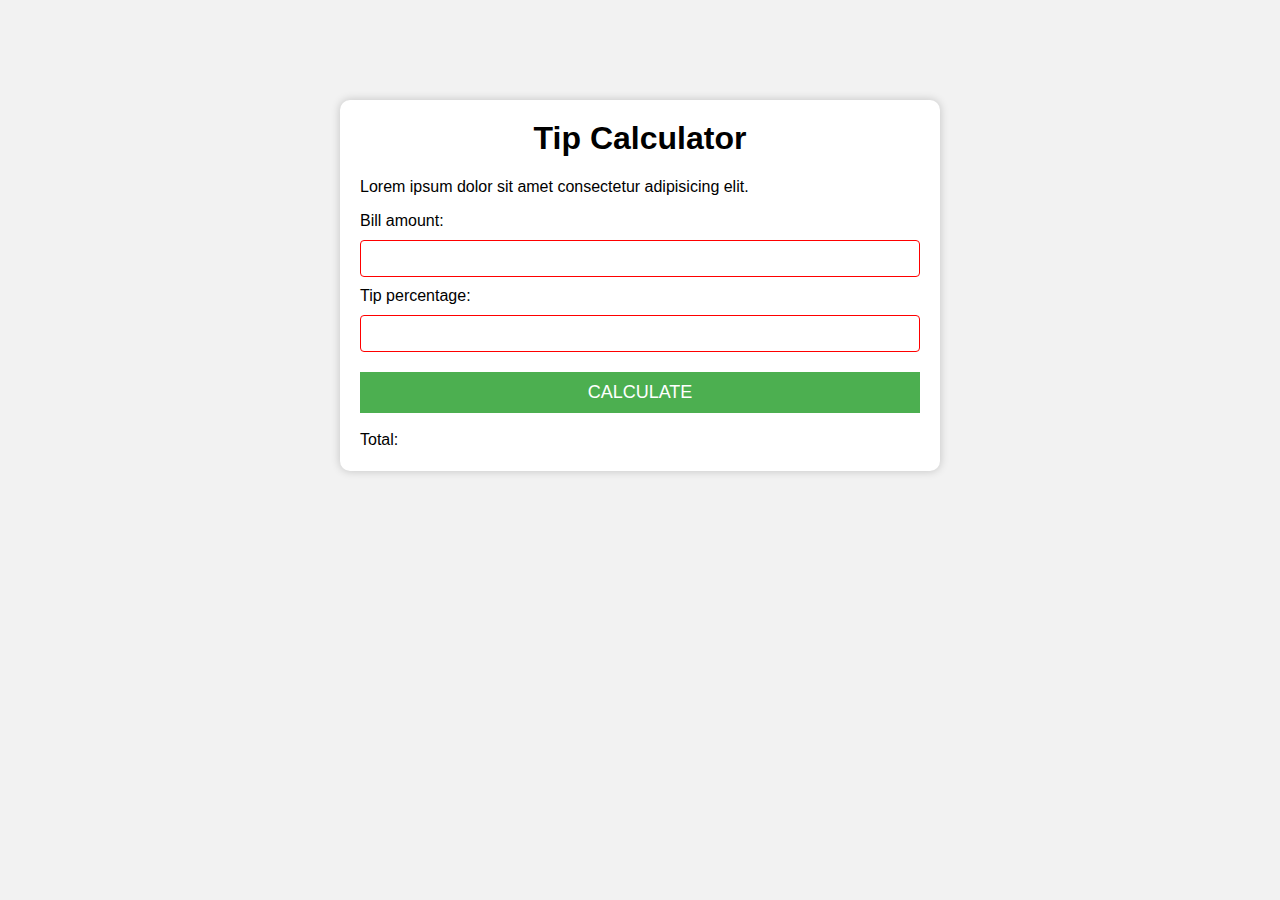
==== commit 51edadd2: "Project-12" ====
--- a/index.html
+++ b/index.html
@@ -4,28 +4,38 @@
     <meta charset="UTF-8">
     <meta name="viewport" content="width=device-width, initial-scale=1.0">
     <link rel="stylesheet" href="style.css">
-    <link rel="preconnect" href="https://fonts.googleapis.com">
-    <link rel="preconnect" href="https://fonts.gstatic.com" crossorigin>
-    <link href="https://fonts.googleapis.com/css2?family=Montserrat:ital,wght@1,300&display=swap" rel="stylesheet">
-    <title>Calculator age</title>
+    <title>Document</title>
 </head>
 <body>
-    <div class="container">
-        <h1>Age calculator</h1>
-        <div class="form">
-            <label for="birthday">Enter your date of birth:</label>
-
-            <input type="date" id="birthday" name="birthday">
-
-            <button type="button" id="btn">Calculate Age</button>
-
-            <p id="result">Your age is 25 years old</p>
-            
-        </div>
-    </div>
-
-    <script src="index.js">
-
-    </script>
+   <!-- Начало контейнера с классом "container" -->
+<div class="container">
+    <!-- Заголовок страницы "Tip Calculator" -->
+    <h1>Tip Calculator</h1>
+    <!-- Некоторый текст в абзаце -->
+    <p>Lorem ipsum dolor sit amet consectetur adipisicing elit.</p>
+    
+    <!-- Поле для ввода счета с меткой "Bill amount:" -->
+    <label for="bill">Bill amount:</label>
+    <input type="number" id="bill">
+    <br>
+    
+    <!-- Поле для ввода процента чаевых с меткой "Tip percentage:" -->
+    <label for="tip">Tip percentage:</label>
+    <input type="number" id="tip">
+    
+    <!-- Кнопка "Calculate" для запуска расчета чаевых -->
+    <button id="calculate">Calculate</button>
+    <br>
+    
+    <!-- Метка для отображения итоговой суммы (total) -->
+    <label for="total">Total:</label>
+    <!-- Спан для отображения итоговой суммы (total) -->
+    <span id="total"></span>
+ </div>
+ <!-- Конец контейнера -->
+ 
+ <!-- Подключение внешнего файла JavaScript "index.js" -->
+ <script src="index.js"></script>
+ 
 </body>
 </html>--- a/style.css
+++ b/style.css
@@ -1,59 +1,63 @@
-body {
-    margin: 0;
-    padding: 20px;
-    font-family: 'Montserrat', sans-serif;
-    background: white;
-
-}
-
-.container {
-    background-color: white;
-    box-shadow: 0 0 10px rgba(0, 0, 0, .3);
-    padding: 20px;
-    max-width: 600px;
-    margin: 0 auto;
-    border-radius: 5px;
-    margin-top: 60px;
-}
-.container h1 {
-    font-size: 36px;
-    text-align: center;
-    margin-top: 0;
-    margin-bottom: 20px;
-}
-.form {
-    display: flex;
-    flex-direction: column;
-    align-items: center;
-}
-.form label {
-    font-weight: bold;
-    margin-bottom: 10px;
-}
-.form input {
-    padding: 10px;
-    border: 1px solid gray;
-    border-radius: 5px;
-    width: 100%;
-    max-width: 300px;
-}
-
-button {
-    background-color: rgb(57, 57, 194);
-    color: white;
-    border: none;
-    padding: 10px 20px;
-    margin-top: 15px;
-    border-radius: 5px;
-    cursor: pointer;
-    transition: background-color 0.3s ease-in-out;
-}
-
-button:hover{
-     background-color: rgb(61, 144, 217);
-}
-#result {
-    margin-top: 20px;
-    font-size: 24px;
-    font-weight: bold;
-}+/* Устанавливаем box-sizing: border-box для всех элементов на странице,
+чтобы ширина и высота включали в себя границы и отступы */
+* {
+    box-sizing: border-box;
+ }
+ 
+ /* Устанавливаем стили для всего тела страницы */
+ body {
+    background-color: #f2f2f2; /* Цвет фона */
+    font-family: "Helvetica", sans-serif; /* Шрифт текста */
+ }
+ 
+ /* Устанавливаем стили для контейнера с классом "container" */
+ .container {
+    background-color: white; /* Цвет фона контейнера */
+    max-width: 600px; /* Максимальная ширина контейнера */
+    margin: 100px auto; /* Отступы сверху и снизу, выравнивание по центру по горизонтали */
+    padding: 20px; /* Внутренний отступ контейнера */
+    box-shadow: 0 0 10px rgba(0, 0, 0, .2); /* Тень контейнера */
+    border-radius: 10px; /* Закругление углов контейнера */
+ }
+ 
+ /* Устанавливаем стили для заголовка h1 */
+ h1 {
+    margin-top: 0; /* Убираем верхний отступ заголовка */
+    text-align: center; /* Выравниваем текст по центру */
+ }
+ 
+ /* Устанавливаем стили для всех текстовых полей ввода input */
+ input {
+    padding: 10px; /* Внутренний отступ текстового поля */
+    border: 1px solid #ff0000; /* Граница текстового поля */
+    border-radius: 4px; /* Закругление углов текстового поля */
+    margin: 10px 0; /* Внешний отступ сверху и снизу текстового поля */
+    width: 100%; /* Ширина текстового поля на 100% контейнера */
+ }
+ 
+ /* Устанавливаем стили для кнопки button */
+ button {
+    background-color: #4caf50; /* Цвет фона кнопки */
+    color: white; /* Цвет текста кнопки */
+    padding: 10px; /* Внутренний отступ кнопки */
+    border: none; /* Убираем границу кнопки */
+    cursor: pointer; /* Устанавливаем указатель при наведении на кнопку */
+    margin: 10px 0; /* Внешний отступ сверху и снизу кнопки */
+    width: 100%; /* Ширина кнопки на 100% контейнера */
+    font-size: 18px; /* Размер шрифта кнопки */
+    text-transform: uppercase; /* Преобразование текста в верхний регистр */
+    transition: background-color .2s ease; /* Плавное изменение цвета фона при наведении */
+ }
+ 
+ /* Стили для кнопки при наведении */
+ button:hover {
+    background-color: #8ba045; /* Измененный цвет фона кнопки при наведении */
+ }
+ 
+ /* Устанавливаем стили для элемента с id "total" */
+ #total {
+    font-size: 24px; /* Размер шрифта */
+    font-weight: bold; /* Жирный шрифт */
+    margin-top: 10px; /* Внешний отступ сверху */
+ }
+ 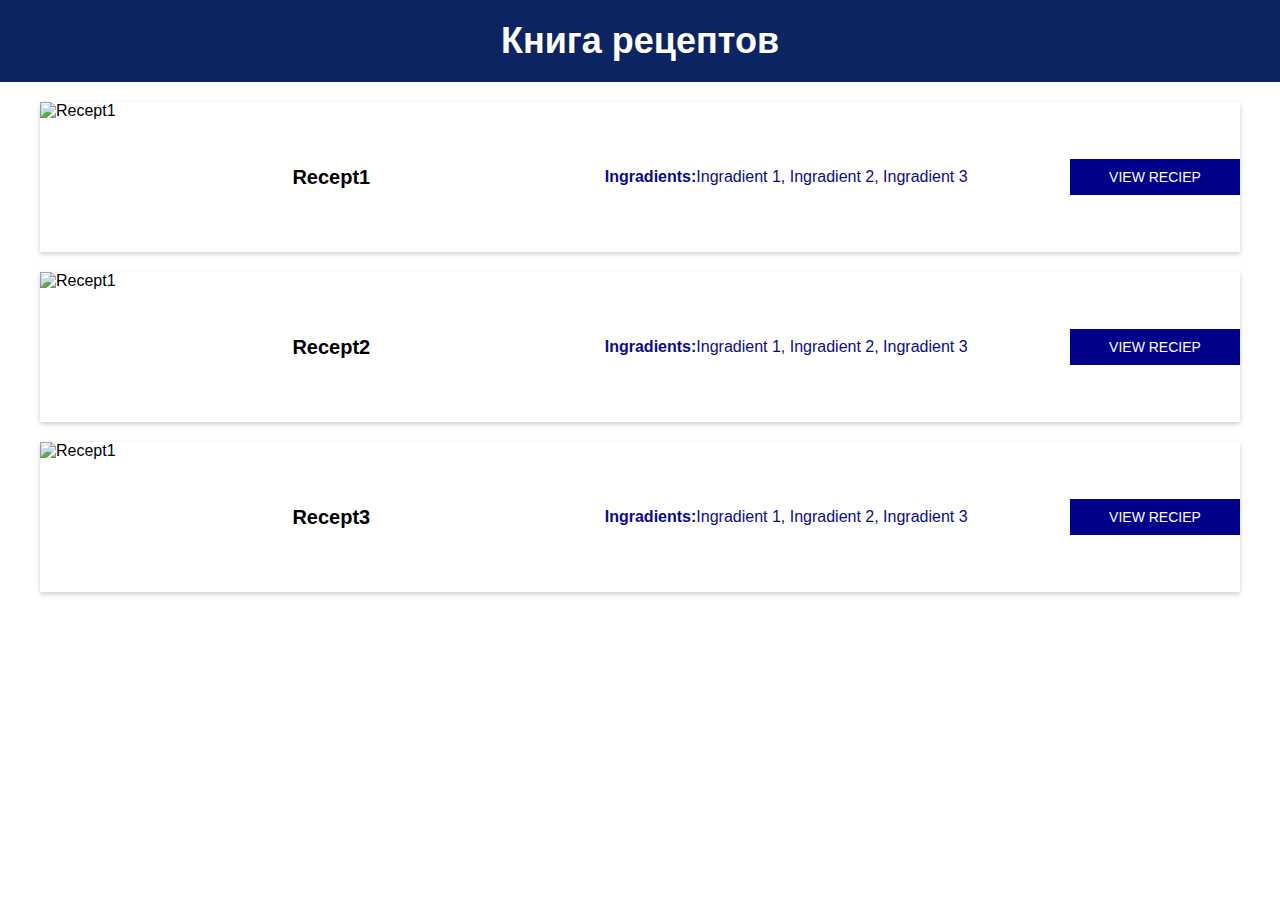
==== commit 76c3746c: "Project - 15" ====
--- a/index.html
+++ b/index.html
@@ -3,39 +3,40 @@
 <head>
     <meta charset="UTF-8">
     <meta name="viewport" content="width=device-width, initial-scale=1.0">
+    <title>Книга рецептов</title>
     <link rel="stylesheet" href="style.css">
-    <title>Document</title>
 </head>
 <body>
-   <!-- Начало контейнера с классом "container" -->
-<div class="container">
-    <!-- Заголовок страницы "Tip Calculator" -->
-    <h1>Tip Calculator</h1>
-    <!-- Некоторый текст в абзаце -->
-    <p>Lorem ipsum dolor sit amet consectetur adipisicing elit.</p>
-    
-    <!-- Поле для ввода счета с меткой "Bill amount:" -->
-    <label for="bill">Bill amount:</label>
-    <input type="number" id="bill">
-    <br>
-    
-    <!-- Поле для ввода процента чаевых с меткой "Tip percentage:" -->
-    <label for="tip">Tip percentage:</label>
-    <input type="number" id="tip">
-    
-    <!-- Кнопка "Calculate" для запуска расчета чаевых -->
-    <button id="calculate">Calculate</button>
-    <br>
-    
-    <!-- Метка для отображения итоговой суммы (total) -->
-    <label for="total">Total:</label>
-    <!-- Спан для отображения итоговой суммы (total) -->
-    <span id="total"></span>
- </div>
- <!-- Конец контейнера -->
- 
- <!-- Подключение внешнего файла JavaScript "index.js" -->
- <script src="index.js"></script>
- 
+  <header>
+    <h1>Книга рецептов</h1>
+  </header>
+  <div class="container">
+    <ul id="recipe-list" class="recipe-list">
+        
+        <li class="recipe-item">
+          <img src="https://spoonacular.com/recipeImages/12345-312x231.jpg" alt="Recept1">
+          <h2>Recept1</h2>
+          <p><strong>Ingradients:</strong>Ingradient 1, Ingradient 2, Ingradient 3</p> 
+          <a href="#">View Reciep</a>
+        </li>
+
+        <li class="recipe-item">
+            <img src="https://spoonacular.com/recipeImages/12545-312x231.jpg" alt="Recept1">
+            <h2>Recept2</h2>
+            <p><strong>Ingradients:</strong>Ingradient 1, Ingradient 2, Ingradient 3</p> 
+            <a href="#">View Reciep</a>
+        </li>
+
+        <li class="recipe-item">
+            <img src="https://spoonacular.com/recipeImages/12445-312x231.jpg" alt="Recept1">
+            <h2>Recept3</h2>
+            <p><strong>Ingradients:</strong>Ingradient 1, Ingradient 2, Ingradient 3</p> 
+            <a href="#">View Reciep</a>
+        </li>
+
+    </ul>
+  </div> 
+
+  <script src="scipt.js"></script>
 </body>
 </html>--- a/style.css
+++ b/style.css
@@ -1,63 +1,104 @@
-/* Устанавливаем box-sizing: border-box для всех элементов на странице,
-чтобы ширина и высота включали в себя границы и отступы */
-* {
-    box-sizing: border-box;
- }
- 
- /* Устанавливаем стили для всего тела страницы */
- body {
-    background-color: #f2f2f2; /* Цвет фона */
-    font-family: "Helvetica", sans-serif; /* Шрифт текста */
- }
- 
- /* Устанавливаем стили для контейнера с классом "container" */
- .container {
-    background-color: white; /* Цвет фона контейнера */
-    max-width: 600px; /* Максимальная ширина контейнера */
-    margin: 100px auto; /* Отступы сверху и снизу, выравнивание по центру по горизонтали */
-    padding: 20px; /* Внутренний отступ контейнера */
-    box-shadow: 0 0 10px rgba(0, 0, 0, .2); /* Тень контейнера */
-    border-radius: 10px; /* Закругление углов контейнера */
- }
- 
- /* Устанавливаем стили для заголовка h1 */
- h1 {
-    margin-top: 0; /* Убираем верхний отступ заголовка */
-    text-align: center; /* Выравниваем текст по центру */
- }
- 
- /* Устанавливаем стили для всех текстовых полей ввода input */
- input {
-    padding: 10px; /* Внутренний отступ текстового поля */
-    border: 1px solid #ff0000; /* Граница текстового поля */
-    border-radius: 4px; /* Закругление углов текстового поля */
-    margin: 10px 0; /* Внешний отступ сверху и снизу текстового поля */
-    width: 100%; /* Ширина текстового поля на 100% контейнера */
- }
- 
- /* Устанавливаем стили для кнопки button */
- button {
-    background-color: #4caf50; /* Цвет фона кнопки */
-    color: white; /* Цвет текста кнопки */
-    padding: 10px; /* Внутренний отступ кнопки */
-    border: none; /* Убираем границу кнопки */
-    cursor: pointer; /* Устанавливаем указатель при наведении на кнопку */
-    margin: 10px 0; /* Внешний отступ сверху и снизу кнопки */
-    width: 100%; /* Ширина кнопки на 100% контейнера */
-    font-size: 18px; /* Размер шрифта кнопки */
-    text-transform: uppercase; /* Преобразование текста в верхний регистр */
-    transition: background-color .2s ease; /* Плавное изменение цвета фона при наведении */
- }
- 
- /* Стили для кнопки при наведении */
- button:hover {
-    background-color: #8ba045; /* Измененный цвет фона кнопки при наведении */
- }
- 
- /* Устанавливаем стили для элемента с id "total" */
- #total {
-    font-size: 24px; /* Размер шрифта */
-    font-weight: bold; /* Жирный шрифт */
-    margin-top: 10px; /* Внешний отступ сверху */
- }
- +body {
+    margin: 0;
+    padding: 0;
+    font-family: Arial, Helvetica, sans-serif;
+}
+header {
+    background: #0c2461;
+    color: #fff;
+    padding: 20px;
+    text-align: center;
+}
+h1 {
+    margin: 0;
+    font-size: 36px;
+
+}
+
+.container {
+    margin: 0 auto;
+    max-width: 1200px;
+    padding: 20px;
+
+}
+
+.recipe-list {
+    list-style: none;
+    margin: 0;
+    padding: 0;
+}
+
+.recipe-item {
+    display: flex;
+    align-items: center;
+    justify-content: space-between;
+    margin-bottom: 20px;
+    box-shadow: 0 2px 5px rgba(0,0,0,0.2);
+}
+
+.recipe-item img {
+    width: 150px;
+    height: 150px;
+    object-fit: cover;
+}
+
+.recipe-item h2 {
+    margin: 0;
+    font-size: 20px;
+    padding: 10px;
+    min-width: 200px;
+
+}
+.recipe-item p {
+    margin: 0;
+    padding: 10px;
+    color:rgb(11, 11, 137);
+}
+
+.recipe-item a {
+    background: darkblue;
+    color: #fff;
+    min-width: 150px;
+    padding: 10px;
+    text-decoration: none;
+    text-transform: uppercase;
+    text-align: center;
+    font-size: 14px;
+    transition: background 0.2s ease;
+
+}
+.recipe-item a:hover {
+background: rgb(75, 75, 215);
+}
+
+@media screen and (max-width: 768px) {
+    .container {
+        max-width: 90%;
+    }
+    .recipe-item {
+        flex-direction: column;
+    }
+    .recipe-item img {
+        width: 70%;
+        height: auto;
+        margin-bottom: 10px;
+        border-radius: 25px;
+        
+    }
+    .recipe-item h2 {
+        font-size: 20px;
+        padding: 0;
+        margin-bottom: 10px;
+        text-align: center;
+    }
+    .recipe-item p {
+        font-size: 14px;
+        margin-bottom: 10px;
+        text-align: center;
+    }
+    .recipe-item a {
+        width: 100%;
+        text-align: center;
+
+    }
+}